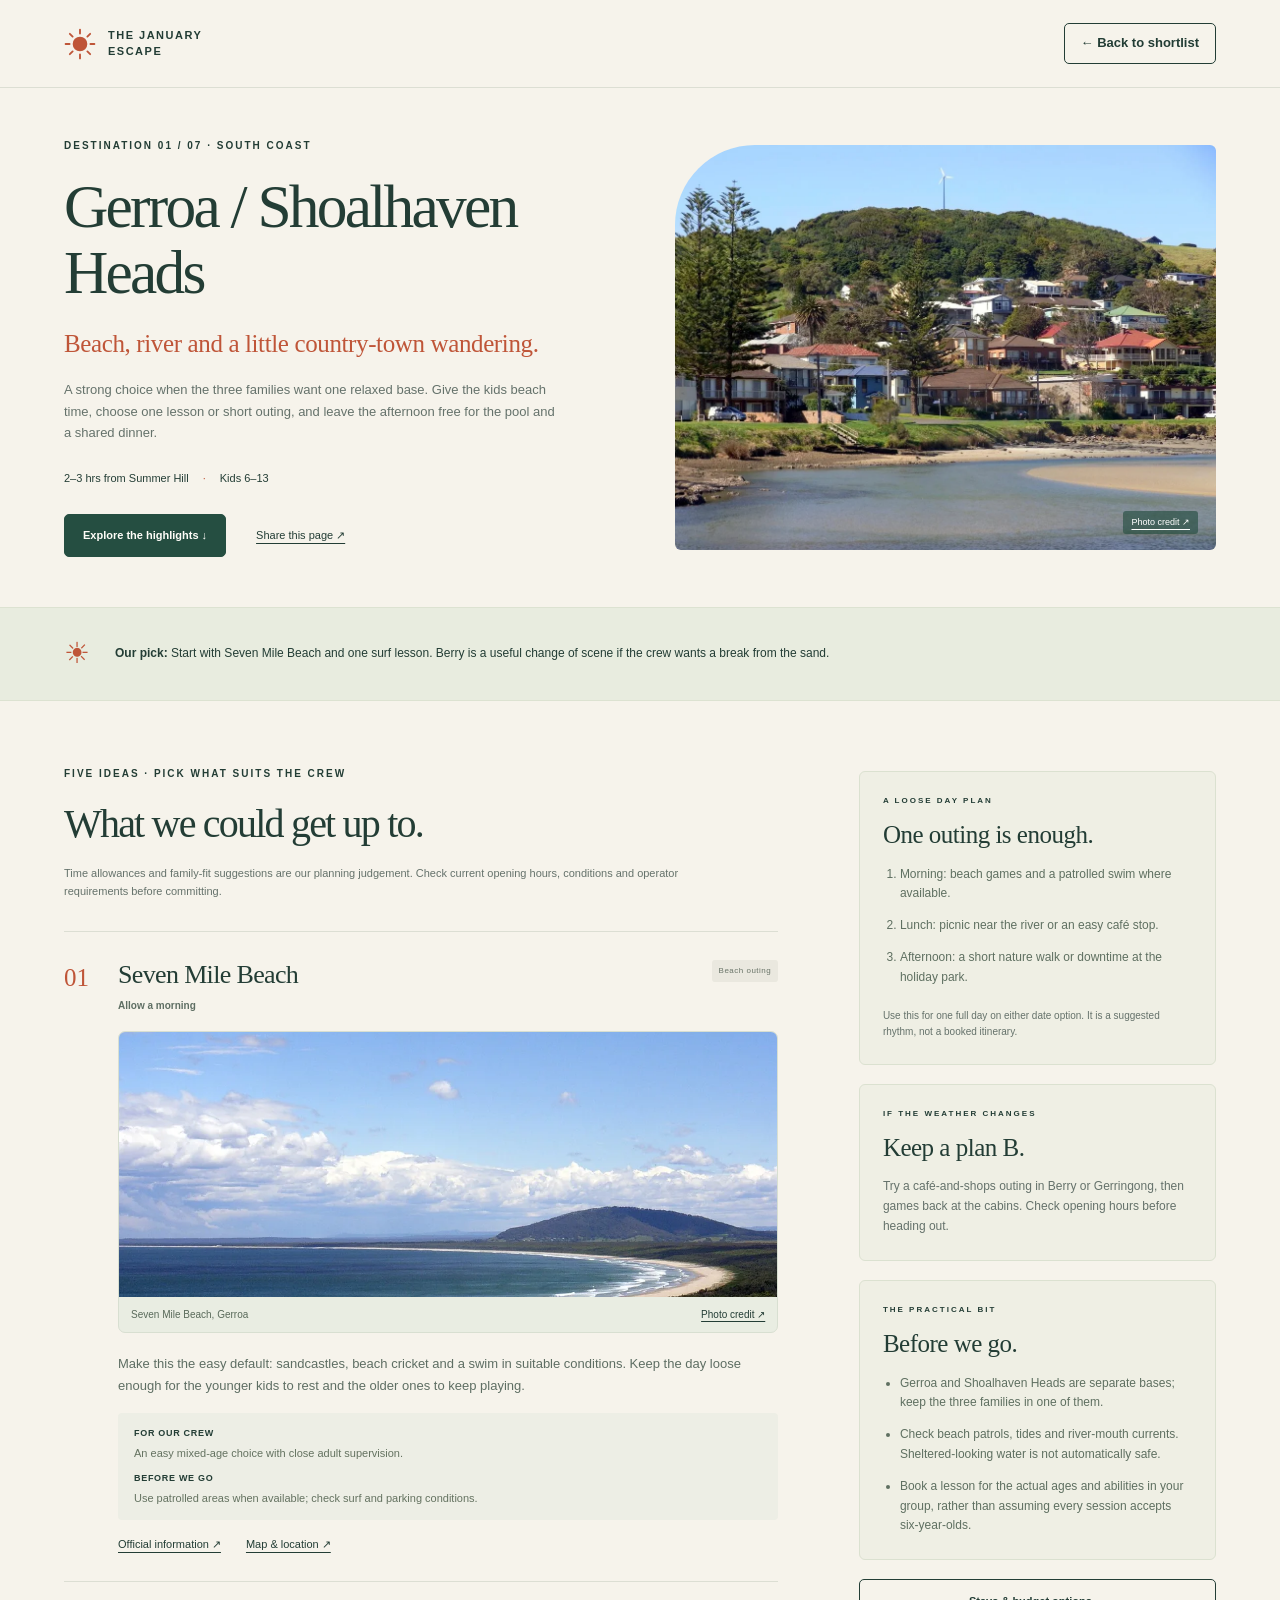
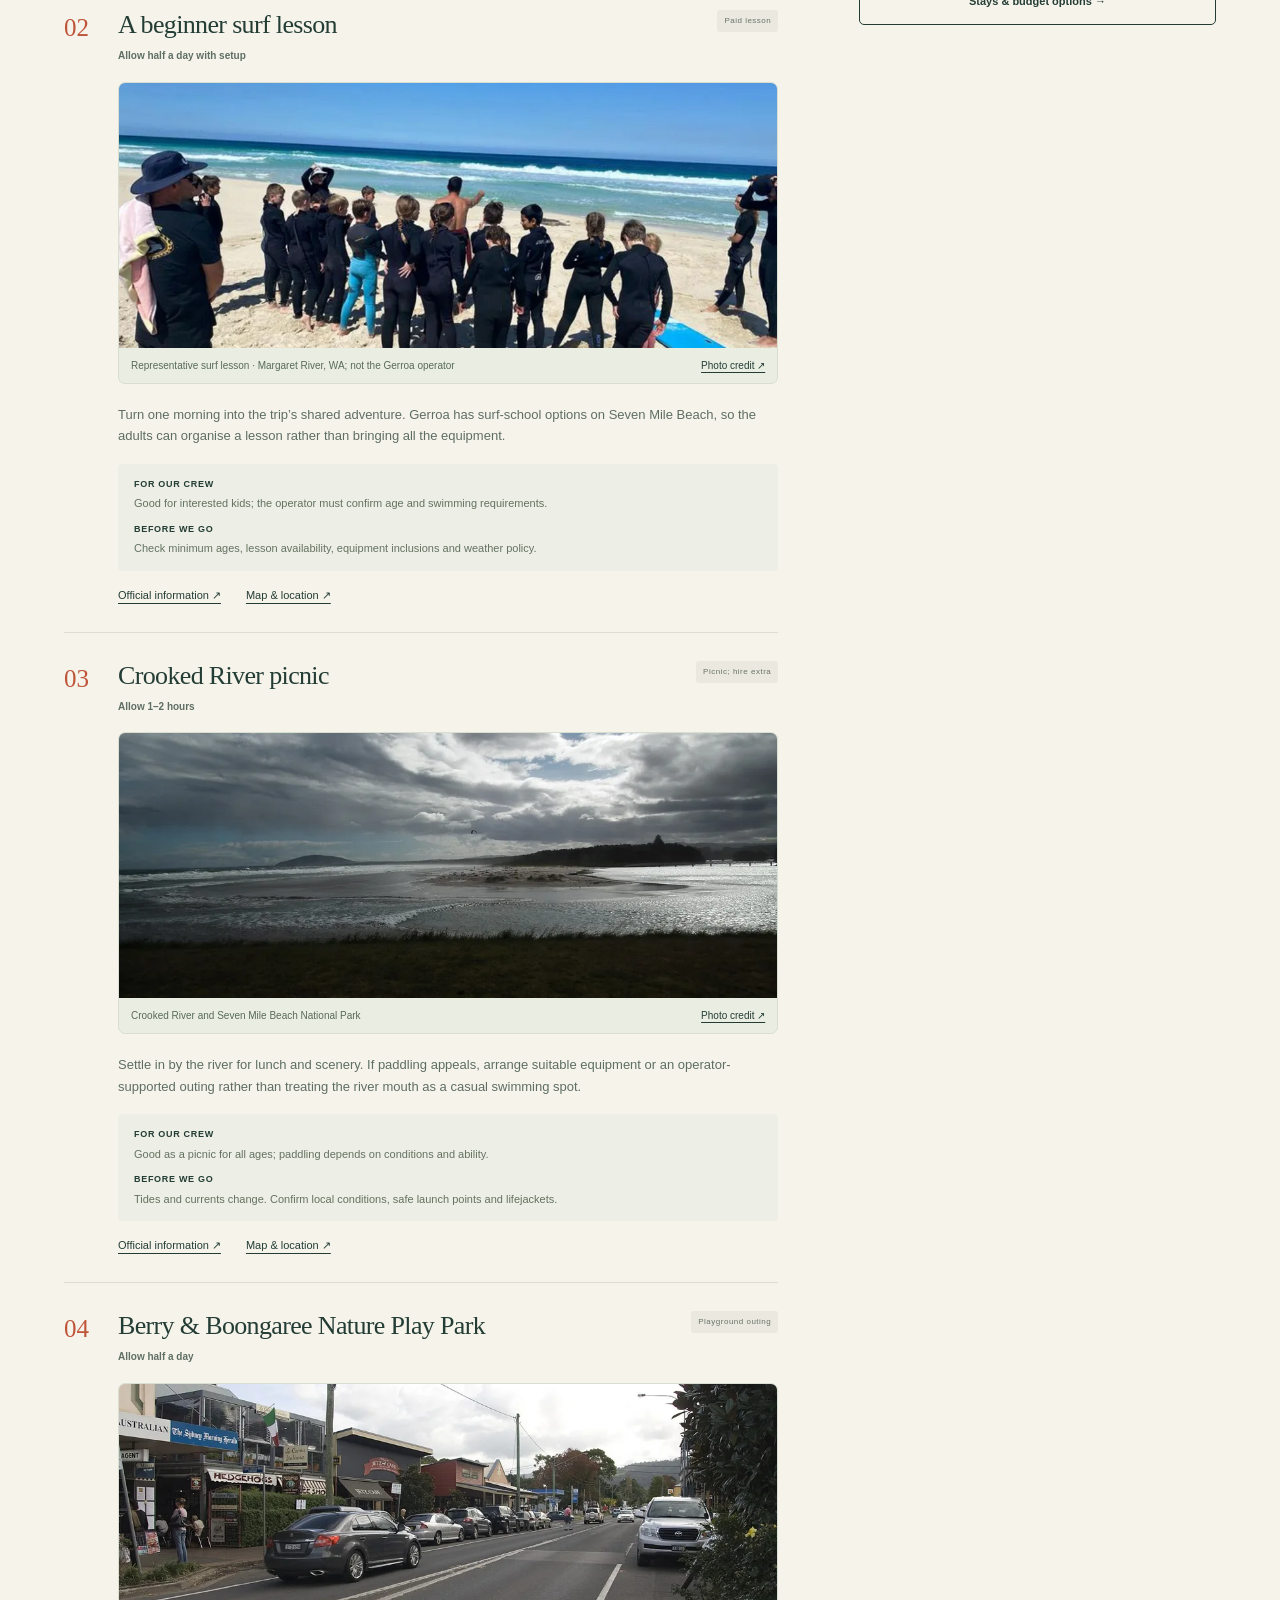
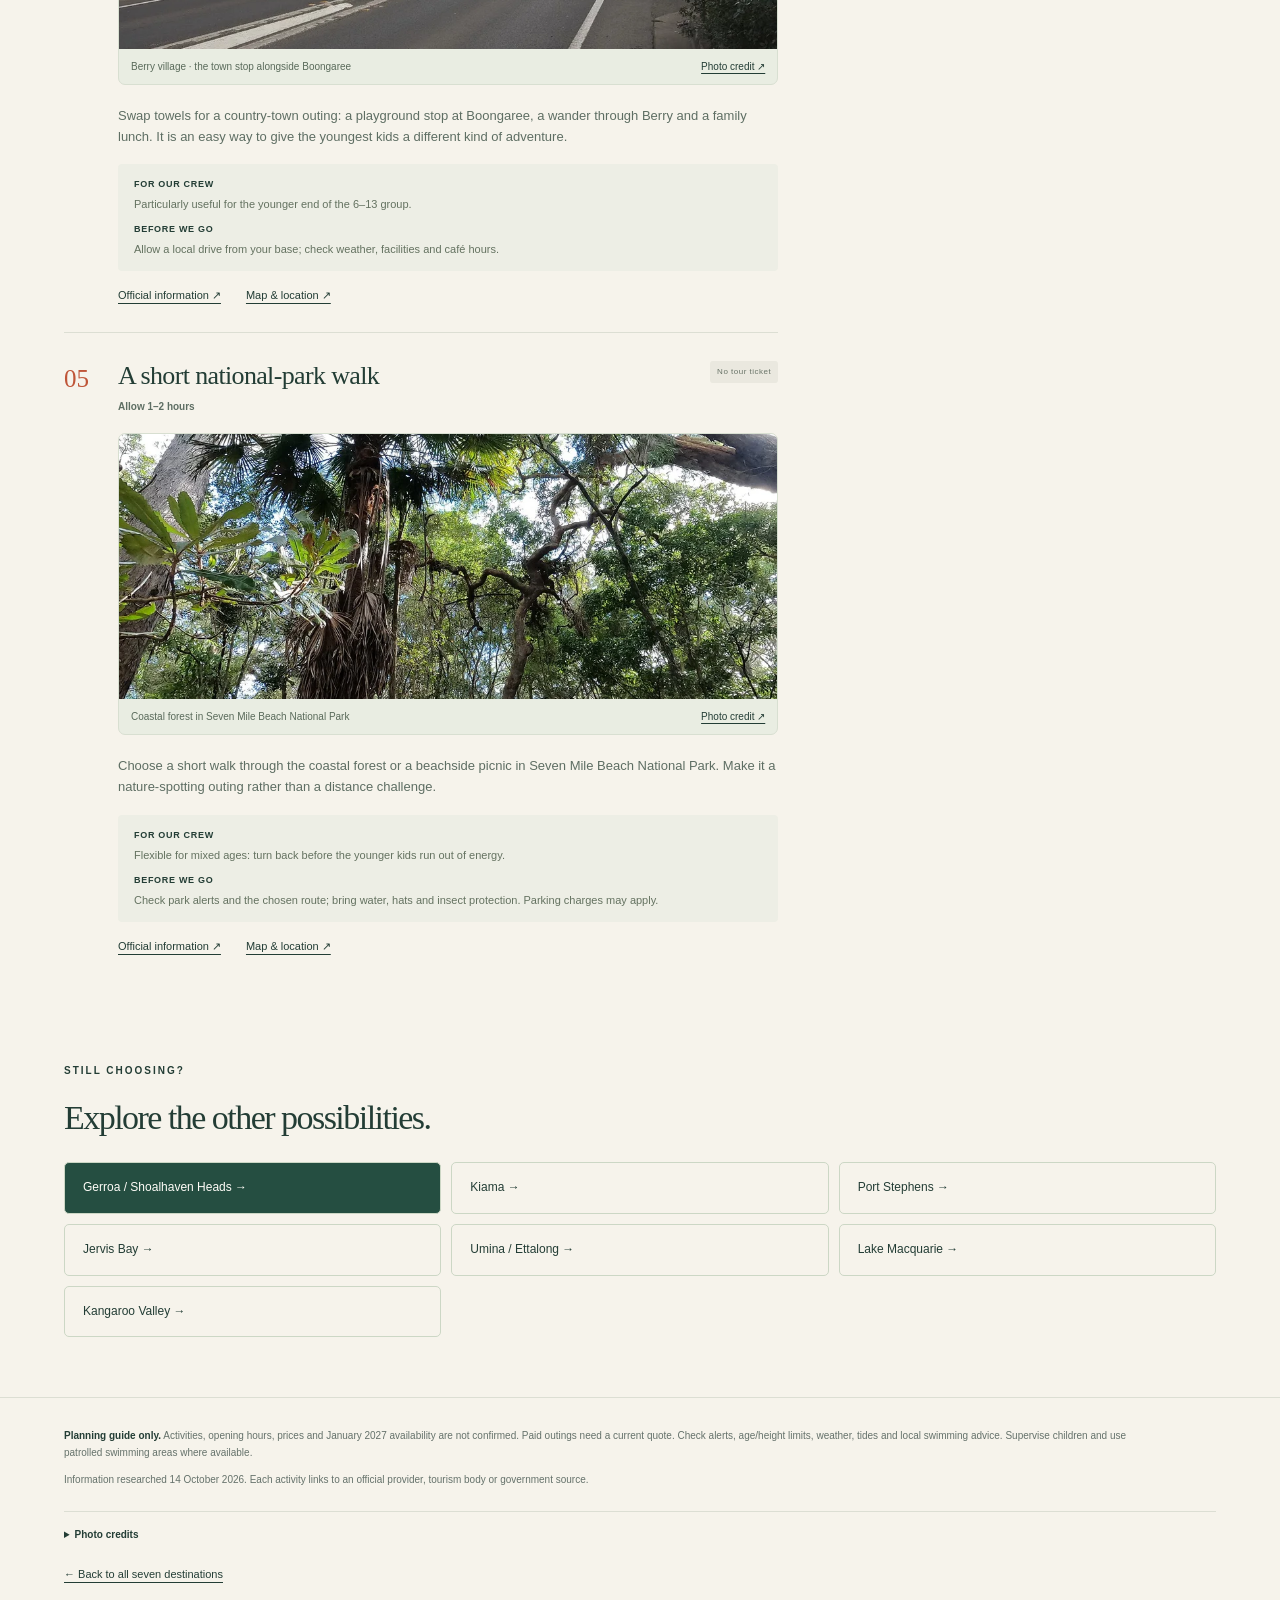
==== docs/activities/gerroa.html @ 8a306c9a "Publish NSW family getaway guide with activity photos" ====
<!doctype html><html lang="en-AU"><head><meta charset="utf-8"><meta name="viewport" content="width=device-width,initial-scale=1"><meta name="theme-color" content="#f6f3eb"><title>Gerroa / Shoalhaven Heads highlights · The January Escape</title><meta name="description" content="Beach, river and a little country-town wandering. Family activity ideas for three Summer Hill families with kids aged 6–13."><meta property="og:title" content="Gerroa / Shoalhaven Heads · Family getaway highlights"><meta property="og:description" content="Beach, river and a little country-town wandering."><meta property="og:type" content="website"><meta property="og:url" content="https://monohq.co/summer-getaway-2027/activities/gerroa.html"><meta property="og:image" content="https://monohq.co/summer-getaway-2027/assets/destination-0.webp"><link rel="icon" href="../assets/sun.svg" type="image/svg+xml"><link rel="stylesheet" href="../style.css"><link rel="stylesheet" href="../activity-pages.css"><script src="../activity-pages.js" defer></script></head><body class="activity-page"><a class="skip" href="#highlights">Skip to activity highlights</a><header class="header"><a class="brand" href="../index.html#destinations"><img src="../assets/sun.svg" width="32" height="32" alt=""><span>THE JANUARY<br>ESCAPE</span></a><a class="button small" href="../index.html#gerroa">← Back to shortlist</a></header><main><section class="activity-hero"><div><p class="eyebrow">DESTINATION 01 / 07 · SOUTH COAST</p><h1>Gerroa / Shoalhaven Heads</h1><p class="activity-lead">Beach, river and a little country-town wandering.</p><p class="activity-intro">A strong choice when the three families want one relaxed base. Give the kids beach time, choose one lesson or short outing, and leave the afternoon free for the pool and a shared dinner.</p><div class="hero-facts"><span>2–3 hrs from Summer Hill</span><span>Kids 6–13</span></div><div class="activity-actions"><a class="button primary" href="#highlights">Explore the highlights ↓</a><button class="text-button" id="activity-share">Share this page ↗</button></div></div><figure><img src="../assets/destination-0.webp" alt="Gerroa / Shoalhaven Heads destination scenery" width="1200" height="800" fetchpriority="high"><figcaption><a href="#activity-credits">Photo credit ↗</a></figcaption></figure></section><div class="activity-brief"><span aria-hidden="true">☀</span><p><strong>Our pick:</strong> Start with Seven Mile Beach and one surf lesson. Berry is a useful change of scene if the crew wants a break from the sand.</p></div><section id="highlights" class="activity-content"><div><p class="eyebrow">FIVE IDEAS · PICK WHAT SUITS THE CREW</p><h2>What we could get up to.</h2><p class="activity-section-note">Time allowances and family-fit suggestions are our planning judgement. Check current opening hours, conditions and operator requirements before committing.</p><div class="highlight-list"><article class="highlight" id="highlight-1"><span class="highlight-number">01</span><div><div class="highlight-heading"><h3>Seven Mile Beach</h3><span class="tag neutral">Beach outing</span></div><p class="highlight-time">Allow a morning</p><figure class="activity-photo"><img src="../assets/activity-photos/seven-mile.webp" alt="Seven Mile Beach and the Gerroa coastline" width="1000" height="750" loading="lazy" decoding="async"><figcaption><span>Seven Mile Beach, Gerroa</span><a href="#activity-credits" aria-label="Photo credit for activity 1">Photo credit ↗</a></figcaption></figure><p>Make this the easy default: sandcastles, beach cricket and a swim in suitable conditions. Keep the day loose enough for the younger kids to rest and the older ones to keep playing.</p><div class="activity-fit"><p><strong>For our crew</strong> An easy mixed-age choice with close adult supervision.</p><p><strong>Before we go</strong> Use patrolled areas when available; check surf and parking conditions.</p></div><div class="activity-links"><a href="https://www.nationalparks.nsw.gov.au/visit-a-park/parks/seven-mile-beach-national-park" target="_blank" rel="noopener">Official information ↗</a><a href="https://www.google.com/maps/search/?api=1&amp;query=Seven%20Mile%20Beach%20Gerroa%20NSW" target="_blank" rel="noopener">Map & location ↗</a></div></div></article><article class="highlight" id="highlight-2"><span class="highlight-number">02</span><div><div class="highlight-heading"><h3>A beginner surf lesson</h3><span class="tag neutral">Paid lesson</span></div><p class="highlight-time">Allow half a day with setup</p><figure class="activity-photo"><img src="../assets/activity-photos/surf-lesson.webp" alt="A group practising surfing skills on a beach" width="1000" height="748" loading="lazy" decoding="async"><figcaption><span>Representative surf lesson · Margaret River, WA; not the Gerroa operator</span><a href="#activity-credits" aria-label="Photo credit for activity 2">Photo credit ↗</a></figcaption></figure><p>Turn one morning into the trip’s shared adventure. Gerroa has surf-school options on Seven Mile Beach, so the adults can organise a lesson rather than bringing all the equipment.</p><div class="activity-fit"><p><strong>For our crew</strong> Good for interested kids; the operator must confirm age and swimming requirements.</p><p><strong>Before we go</strong> Check minimum ages, lesson availability, equipment inclusions and weather policy.</p></div><div class="activity-links"><a href="https://www.nsw.gov.au/visiting-and-exploring-nsw/locations-and-attractions/gerroa-surf-school" target="_blank" rel="noopener">Official information ↗</a><a href="https://www.google.com/maps/search/?api=1&amp;query=Gerroa%20Surf%20School%20NSW" target="_blank" rel="noopener">Map & location ↗</a></div></div></article><article class="highlight" id="highlight-3"><span class="highlight-number">03</span><div><div class="highlight-heading"><h3>Crooked River picnic</h3><span class="tag neutral">Picnic; hire extra</span></div><p class="highlight-time">Allow 1–2 hours</p><figure class="activity-photo"><img src="../assets/activity-photos/crooked-river.webp" alt="Crooked River beside the coastal landscape at Gerroa" width="1000" height="750" loading="lazy" decoding="async"><figcaption><span>Crooked River and Seven Mile Beach National Park</span><a href="#activity-credits" aria-label="Photo credit for activity 3">Photo credit ↗</a></figcaption></figure><p>Settle in by the river for lunch and scenery. If paddling appeals, arrange suitable equipment or an operator-supported outing rather than treating the river mouth as a casual swimming spot.</p><div class="activity-fit"><p><strong>For our crew</strong> Good as a picnic for all ages; paddling depends on conditions and ability.</p><p><strong>Before we go</strong> Tides and currents change. Confirm local conditions, safe launch points and lifejackets.</p></div><div class="activity-links"><a href="https://berry.org.au/news/12-ways-to-celebrate-summer-in-berry/" target="_blank" rel="noopener">Official information ↗</a><a href="https://www.google.com/maps/search/?api=1&amp;query=Crooked%20River%20Gerroa%20NSW" target="_blank" rel="noopener">Map & location ↗</a></div></div></article><article class="highlight" id="highlight-4"><span class="highlight-number">04</span><div><div class="highlight-heading"><h3>Berry &amp; Boongaree Nature Play Park</h3><span class="tag neutral">Playground outing</span></div><p class="highlight-time">Allow half a day</p><figure class="activity-photo"><img src="../assets/activity-photos/berry.webp" alt="Shops and trees along Queen Street in Berry" width="1000" height="666" loading="lazy" decoding="async"><figcaption><span>Berry village · the town stop alongside Boongaree</span><a href="#activity-credits" aria-label="Photo credit for activity 4">Photo credit ↗</a></figcaption></figure><p>Swap towels for a country-town outing: a playground stop at Boongaree, a wander through Berry and a family lunch. It is an easy way to give the youngest kids a different kind of adventure.</p><div class="activity-fit"><p><strong>For our crew</strong> Particularly useful for the younger end of the 6–13 group.</p><p><strong>Before we go</strong> Allow a local drive from your base; check weather, facilities and café hours.</p></div><div class="activity-links"><a href="https://berry.org.au/news/12-ways-to-celebrate-summer-in-berry/" target="_blank" rel="noopener">Official information ↗</a><a href="https://www.google.com/maps/search/?api=1&amp;query=Boongaree%20Nature%20Play%20Park%20Berry%20NSW" target="_blank" rel="noopener">Map & location ↗</a></div></div></article><article class="highlight" id="highlight-5"><span class="highlight-number">05</span><div><div class="highlight-heading"><h3>A short national-park walk</h3><span class="tag neutral">No tour ticket</span></div><p class="highlight-time">Allow 1–2 hours</p><figure class="activity-photo"><img src="../assets/activity-photos/coastal-forest.webp" alt="Palms and banksias in Seven Mile Beach National Park" width="1000" height="750" loading="lazy" decoding="async"><figcaption><span>Coastal forest in Seven Mile Beach National Park</span><a href="#activity-credits" aria-label="Photo credit for activity 5">Photo credit ↗</a></figcaption></figure><p>Choose a short walk through the coastal forest or a beachside picnic in Seven Mile Beach National Park. Make it a nature-spotting outing rather than a distance challenge.</p><div class="activity-fit"><p><strong>For our crew</strong> Flexible for mixed ages: turn back before the younger kids run out of energy.</p><p><strong>Before we go</strong> Check park alerts and the chosen route; bring water, hats and insect protection. Parking charges may apply.</p></div><div class="activity-links"><a href="https://www.nationalparks.nsw.gov.au/visit-a-park/parks/seven-mile-beach-national-park" target="_blank" rel="noopener">Official information ↗</a><a href="https://www.google.com/maps/search/?api=1&amp;query=Beach%20Road%20picnic%20area%20Seven%20Mile%20Beach%20NSW" target="_blank" rel="noopener">Map & location ↗</a></div></div></article></div></div><aside class="activity-aside"><section><p class="eyebrow">A LOOSE DAY PLAN</p><h3>One outing is enough.</h3><ol><li>Morning: beach games and a patrolled swim where available.</li><li>Lunch: picnic near the river or an easy café stop.</li><li>Afternoon: a short nature walk or downtime at the holiday park.</li></ol><p class="fine-print">Use this for one full day on either date option. It is a suggested rhythm, not a booked itinerary.</p></section><section><p class="eyebrow">IF THE WEATHER CHANGES</p><h3>Keep a plan B.</h3><p>Try a café-and-shops outing in Berry or Gerringong, then games back at the cabins. Check opening hours before heading out.</p></section><section><p class="eyebrow">THE PRACTICAL BIT</p><h3>Before we go.</h3><ul><li>Gerroa and Shoalhaven Heads are separate bases; keep the three families in one of them.</li><li>Check beach patrols, tides and river-mouth currents. Sheltered-looking water is not automatically safe.</li><li>Book a lesson for the actual ages and abilities in your group, rather than assuming every session accepts six-year-olds.</li></ul></section><a class="button" href="../index.html#gerroa">Stays & budget options →</a></aside></section><section class="activity-more"><p class="eyebrow">STILL CHOOSING?</p><h2>Explore the other possibilities.</h2><nav aria-label="Destination activity pages"><a href="gerroa.html" aria-current="page" class="current">Gerroa / Shoalhaven Heads →</a><a href="kiama.html">Kiama →</a><a href="port.html">Port Stephens →</a><a href="jervis.html">Jervis Bay →</a><a href="umina.html">Umina / Ettalong →</a><a href="lake.html">Lake Macquarie →</a><a href="valley.html">Kangaroo Valley →</a></nav></section></main><footer class="activity-footer"><p><strong>Planning guide only.</strong> Activities, opening hours, prices and January 2027 availability are not confirmed. Paid outings need a current quote. Check alerts, age/height limits, weather, tides and local swimming advice. Supervise children and use patrolled swimming areas where available.</p><p>Information researched 14 October 2026. Each activity links to an official provider, tourism body or government source.</p><details id="activity-credits"><summary>Photo credits</summary><p><a href="https://commons.wikimedia.org/wiki/File:Gerroa_with_rainforest_hill.jpg" target="_blank" rel="noopener">Gerroa / Shoalhaven Heads photograph</a> — Poyt448 Peter Woodard · <a href="https://creativecommons.org/licenses/by-sa/3.0" target="_blank" rel="noopener">CC BY-SA 3.0</a>. Cropped/resized.</p><div class="activity-photo-attributions"><p><strong>Activity photos.</strong> Actual locations where available; representative and archival images are labelled in their captions. Images resized and cropped for web display.</p><ul><li><strong>Seven Mile Beach:</strong> <a href="https://commons.wikimedia.org/wiki/File:Seven_Mile_Beach_NSW_Australia.jpg" target="_blank" rel="noopener">Seven Mile Beach NSW Australia.jpg</a> — Peter Jones · <a href="https://creativecommons.org/licenses/by-sa/4.0" target="_blank" rel="noopener">CC BY-SA 4.0</a>.</li><li><strong>A beginner surf lesson:</strong> <a href="https://commons.wikimedia.org/wiki/File:Group_surfing_lesson_with_the_Margaret_River_Surfing_Academy.jpg" target="_blank" rel="noopener">Group surfing lesson with the Margaret River Surfing Academy.jpg</a> — Mrsurfingacademy · <a href="https://creativecommons.org/licenses/by/4.0" target="_blank" rel="noopener">CC BY 4.0</a>.</li><li><strong>Crooked River picnic:</strong> <a href="https://commons.wikimedia.org/wiki/File:Seven_Mile_Beach_National_Park_(beyond_Crooked_River)_with_Mt_Coolangatta_in_distance_-_NSW.jpg" target="_blank" rel="noopener">Seven Mile Beach National Park (beyond Crooked River) with Mt Coolangatta in distance - NSW.jpg</a> — Dale Dumpleton · <a href="https://creativecommons.org/licenses/by-sa/4.0" target="_blank" rel="noopener">CC BY-SA 4.0</a>.</li><li><strong>Berry &amp; Boongaree Nature Play Park:</strong> <a href="https://commons.wikimedia.org/wiki/File:Queen_Street,_Berry,_New_South_Wales_in_2011_(16).jpg" target="_blank" rel="noopener">Queen Street, Berry, New South Wales in 2011 (16).jpg</a> — Maksym Kozlenko · <a href="https://creativecommons.org/licenses/by-sa/3.0" target="_blank" rel="noopener">CC BY-SA 3.0</a>.</li><li><strong>A short national-park walk:</strong> <a href="https://commons.wikimedia.org/wiki/File:Livistona_Australis,_Banksia,_Eucalypt,_Seven_Mile_Beach_National_Park,_Shoalhaven,_Australia.jpg" target="_blank" rel="noopener">Livistona Australis, Banksia, Eucalypt, Seven Mile Beach National Park, Shoalhaven, Australia.jpg</a> — Wade Marynowsky · <a href="https://creativecommons.org/licenses/by-sa/4.0" target="_blank" rel="noopener">CC BY-SA 4.0</a>.</li></ul></div></details><a href="../index.html#destinations">← Back to all seven destinations</a></footer><div id="activity-toast" role="status" aria-live="polite"></div></body></html>
---- docs/style.css ----
:root{--paper:#f6f3eb;--white:#fffdf8;--ink:#233d35;--muted:#65726b;--line:#dcded3;--accent:#bf5538;--green:#254e41;--sage:#e8ecdf}*{box-sizing:border-box}html{scroll-behavior:smooth;scroll-padding-top:95px}body{margin:0;background:var(--paper);color:var(--ink);font-family:Arial,Helvetica,sans-serif;font-size:15px;line-height:1.65}a{color:inherit;text-underline-offset:4px}button,input,select{font:inherit}button,a,input,select,summary{-webkit-tap-highlight-color:transparent}button{cursor:pointer}button:focus-visible,a:focus-visible,input:focus-visible,select:focus-visible,summary:focus-visible,.table-wrap:focus-visible{outline:3px solid var(--accent);outline-offset:4px}button{color:inherit}h1,h2,h3,p,figure{margin:0}h1,h2,.date-card>strong{font-family:Georgia,'Times New Roman',serif;font-weight:400;letter-spacing:-.045em}h1{font-size:clamp(48px,5.3vw,82px);line-height:1.04}h2{font-size:clamp(35px,3.6vw,53px);line-height:1.12}h3{font-size:18px;font-weight:600;line-height:1.3}em{font-weight:400;color:var(--accent)}.eyebrow{font-size:10px;font-weight:700;letter-spacing:2px;line-height:1.5;margin-bottom:21px}.dot{display:inline-block;background:var(--accent);width:7px;height:7px;border-radius:100%;margin-right:6px}.header{height:88px;max-width:1440px;padding:0 5%;margin:auto;display:flex;align-items:center;justify-content:space-between;border-bottom:1px solid var(--line)}.brand{display:flex;align-items:center;gap:12px;text-decoration:none}.brand span{font-size:11px;letter-spacing:1.5px;font-weight:700;line-height:1.4}.header nav{display:flex;align-items:center;gap:30px}.header nav>a{text-decoration:none;font-size:12px}.button{display:inline-flex;gap:27px;align-items:center;justify-content:center;background:transparent;border:1px solid var(--ink);padding:14px 23px;border-radius:5px;text-decoration:none;font-size:13px;font-weight:600;line-height:1.4}.button:hover{background:var(--sage)}.button.primary{background:var(--green);border-color:var(--green);color:var(--white)}.button.primary:hover{background:#173c30}.button.small{padding:10px 16px;gap:20px}.hero{display:grid;grid-template-columns:1.03fr 1fr;max-width:1440px;margin:auto;padding:38px 5% 43px;gap:35px;align-items:center}.hero-copy{padding:42px 0}.hero-intro{font-size:17px;line-height:1.7;margin:24px 0;color:#5c6c63}.hero-facts{display:flex;gap:0;flex-wrap:wrap;font-size:12px;margin:25px 0 27px}.hero-facts span+span:before{content:'·';padding:0 14px;color:var(--accent)}.hero-note{font-size:11px;margin-top:16px;color:var(--muted)}.hero-photo{height:535px;position:relative;overflow:hidden;border-radius:120px 7px 7px 7px}.hero-photo>img{width:100%;height:100%;object-fit:cover;object-position:55% 50%}.hero-photo:after{content:'';position:absolute;inset:50% 0 0;background:linear-gradient(transparent,#17372bb3);pointer-events:none}.hero-photo figcaption{position:absolute;z-index:1;bottom:25px;left:29px;right:29px;color:white}.hero-photo figcaption>span{font-size:9px;letter-spacing:2px;display:block}.hero-photo figcaption strong{font:28px Georgia;display:block;margin-top:4px}.hero-photo figcaption a{font-size:9px;position:absolute;bottom:2px;right:0}.photo-stamp{position:absolute;top:25px;right:24px;background:#f7f0ddbF;color:#23463a;border:1px solid #ffffffc7;border-radius:100%;width:107px;height:107px;text-align:center;display:flex;flex-direction:column;justify-content:center;font:18px/1.2 Georgia;transform:rotate(10deg)}.intro-bar{padding:25px 5%;background:var(--sage);display:flex;align-items:center;gap:25px;border-top:1px solid #dce0d3;border-bottom:1px solid #dce0d3}.intro-bar p{font-size:13px;max-width:820px}.intro-bar>a{margin-left:auto;white-space:nowrap;font-size:12px;font-weight:600;text-decoration:none}.bar-icon{font-size:30px;color:var(--accent)}.section{max-width:1440px;padding:78px 5%;margin:auto}.section-heading{display:flex;justify-content:space-between;gap:40px;align-items:flex-end;margin-bottom:35px}.section-heading>p{color:var(--muted);font-size:13px;max-width:355px}.date-options{display:grid;grid-template-columns:1fr 1fr;gap:22px}.date-card{text-align:left;border:1px solid var(--line);padding:29px 32px;border-radius:7px;background:transparent;display:flex;flex-direction:column}.date-card:hover{border-color:var(--green)}.date-card.selected{background:#edf0e5;border:1.5px solid var(--green)}.tag{background:#dce5cd;color:#35533b;display:inline-block;border-radius:3px;padding:6px 9px;font-size:9px;font-weight:700;letter-spacing:1px;line-height:1.5;align-self:flex-start}.tag.neutral{background:#eae8df;color:#697468}.date-card>strong{font-size:40px;line-height:1.1;margin:22px 0 9px}.date-days{font-size:12px;color:var(--muted)}.date-bottom{margin:22px 0 16px;padding-bottom:17px;border-bottom:1px solid var(--line);font-weight:600;display:flex;align-items:center;justify-content:space-between}.circle-check{width:23px;height:23px;border:1px solid #b8c4b3;border-radius:100%;font-size:12px;text-align:center;line-height:21px}.selected .circle-check{background:var(--green);color:white;border-color:var(--green)}.date-desc{font-size:12px;color:#59685f;max-width:440px}.fine-print{font-size:11px;color:var(--muted);line-height:1.65;margin-top:20px}.fine-print a{white-space:nowrap}.destinations{padding-top:45px}.filter-bar{display:flex;justify-content:space-between;gap:20px;align-items:center;margin-bottom:20px}.filter-chips{display:flex;gap:9px;flex-wrap:wrap}.chip{background:none;border:1px solid #cbd1c6;border-radius:30px;padding:9px 14px;font-size:11px;white-space:nowrap}.chip span{margin-left:4px;opacity:.7}.chip:hover{background:var(--sage)}.chip.active{background:var(--green);border-color:var(--green);color:white}.sort{font-size:11px;white-space:nowrap;color:var(--muted)}.sort select{margin-left:8px;background:transparent;border:none;color:var(--ink);font-size:11px;max-width:125px;padding:8px 0;cursor:pointer}.travel-note{font-size:11px;color:var(--muted);margin-bottom:29px;max-width:1000px}.cards{display:grid;grid-template-columns:repeat(3,1fr);gap:27px 22px}.destination{background:var(--white);border:1px solid #e2e1d7;border-radius:8px;overflow:hidden;position:relative;display:flex;flex-direction:column;scroll-margin-top:30px}.card-image{height:225px;position:relative;overflow:hidden;background:var(--sage)}.card-image>img{width:100%;height:100%;object-fit:cover;transition:transform .4s}.destination:hover .card-image>img{transform:scale(1.035)}.card-image>.tag{position:absolute;top:17px;left:17px;max-width:calc(100% - 80px);background:#fff9ec;box-shadow:0 2px 8px #0001}.card-image .credit{position:absolute;bottom:8px;right:10px;font-size:8px;color:white;text-shadow:0 1px 4px #000;background:#14332c99;padding:2px 5px;border-radius:3px}.heart{position:absolute;top:14px;right:14px;background:var(--white);border:0;border-radius:100%;width:37px;height:37px;display:grid;place-content:center}.heart svg{width:19px;height:19px;fill:none;stroke:var(--ink);stroke-width:1.5}.heart[aria-pressed=true] svg{fill:var(--accent);stroke:var(--accent)}.card-body{padding:25px 24px;display:flex;flex:1;flex-direction:column}.card-region{font-size:9px;letter-spacing:1.5px;color:var(--muted);font-weight:600;margin-bottom:8px}.card-body h3{font:28px/1.15 Georgia;letter-spacing:-.03em;min-height:64px}.card-drive{font-size:11px;color:#677469;margin:13px 0 15px;display:flex;gap:7px;align-items:center}.card-desc{font-size:13px;color:#5a6b60;line-height:1.65;min-height:86px}.activity-tags{display:flex;gap:6px;flex-wrap:wrap;margin:20px 0}.activity-tags span{font-size:9px;background:#f0f0e7;padding:5px 8px;border-radius:3px;white-space:nowrap}.fit{font-size:11px;border-top:1px solid var(--line);padding-top:17px;margin-top:auto;color:#657264}.fit strong{color:var(--ink)}.card-details{margin-top:20px}.card-details summary{font-size:12px;font-weight:600;cursor:pointer;display:flex;justify-content:space-between;list-style:none}.card-details summary::-webkit-details-marker{display:none}.card-details summary:after{content:'+';font-size:18px;line-height:1}.card-details[open] summary:after{content:'−'}.detail-inner{font-size:12px;margin-top:20px;color:#5b6b61}.detail-inner h4{font-size:10px;letter-spacing:1px;text-transform:uppercase;color:var(--ink);margin:19px 0 6px}.detail-inner ul{padding-left:16px;margin:9px 0 15px}.detail-inner li{padding-bottom:7px}.stay-link{display:block;padding:10px 0;text-decoration:none;border-bottom:1px solid var(--line)}.stay-link strong{display:block;font-size:12px;color:var(--ink)}.stay-link span{font-size:10px}.map-links{display:flex;gap:20px;margin-top:20px;font-size:11px;color:var(--ink)}.empty{text-align:center;background:var(--sage);padding:50px;border-radius:7px}.empty p{margin:12px 0 20px}.shared-note{background:var(--sage);border-radius:5px;padding:12px 18px;margin-bottom:20px;font-size:12px}.compare{padding-top:35px}.table-wrap{overflow:auto;border:1px solid var(--line);border-radius:6px}table{border-collapse:collapse;text-align:left;width:100%;min-width:820px;font-size:12px}th{background:var(--sage);padding:17px 21px;font-size:9px;text-transform:uppercase;letter-spacing:1px;font-weight:600}td{padding:17px 21px;border-top:1px solid var(--line);color:#667365}td:first-child{font-weight:600;color:var(--ink);min-width:200px}td a{text-decoration:none}tbody tr:nth-child(even){background:#fdfbf5}tbody tr:hover{background:#eaf0e3}.budget{border-top:1px solid var(--line);border-bottom:1px solid var(--line);display:grid;grid-template-columns:1fr 1fr;gap:9%;padding-top:70px;padding-bottom:70px}.budget-copy>p:not(.eyebrow){max-width:470px;color:#5b6b60;font-size:13px;margin-top:23px}.budget-warning{border-left:2px solid var(--accent);padding-left:17px;margin-top:30px;max-width:460px;font-size:11px}.budget-warning strong{color:var(--accent);font-size:12px}.budget-warning p{margin-top:8px;color:var(--muted)}.calculator{background:var(--white);padding:34px;border-radius:8px;border:1px solid var(--line)}.calculator h3{font:30px/1.2 Georgia;margin:21px 0 27px;letter-spacing:-.03em}.calculator label{display:flex;justify-content:space-between;font-size:12px;align-items:center}.calculator output{font-size:25px;color:var(--accent);font-weight:600}.calculator input[type=range]{width:100%;margin:22px 0 0;accent-color:var(--green);cursor:pointer;min-height:24px}.range-ends{display:flex;justify-content:space-between;font-size:10px;color:var(--muted)}.calc-toggle{display:flex;background:#eeeee5;border-radius:4px;padding:4px;margin:24px 0;gap:4px}.calc-toggle button{flex:1;font-size:11px;background:none;border:0;padding:10px 5px;border-radius:3px}.calc-toggle button.selected{background:var(--white);box-shadow:0 1px 4px #0001}.calc-results{display:grid;grid-template-columns:1fr 1fr;gap:20px}.calc-results>div+div{border-left:1px solid var(--line);padding-left:20px}.calc-results span{display:block;color:var(--muted);font-size:10px}.calc-results strong{font:36px/1.4 Georgia;letter-spacing:-.04em}.calculator>#calc-explain{font-size:11px;color:#6b796c;margin-top:15px}.rhythm{display:grid;grid-template-columns:1fr 1fr;gap:9%}.rhythm>div>p:last-child{font-size:13px;color:var(--muted);margin-top:22px}.itinerary{list-style:none;padding:0;margin:0}.itinerary li{display:flex;gap:24px;padding:19px 0;border-bottom:1px solid var(--line)}.itinerary li:first-child{padding-top:0}.itinerary li>span{font-size:9px;letter-spacing:1px;color:var(--accent);min-width:35px;padding-top:3px}.itinerary h3{font-size:16px}.itinerary p{font-size:12px;color:var(--muted);margin-top:5px;max-width:385px}.share-section{background:#254d40;color:var(--white);text-align:center;padding:70px 5%}.share-section .eyebrow{color:#d2dfba}.share-section h2{font-size:clamp(42px,4.8vw,67px)}.share-section h2 em{color:#e7b28d}.share-section>p:not(.eyebrow){font-size:13px;color:#cfddce;margin:22px 0}.pick-summary{font-size:12px;min-height:40px;max-width:600px;margin:20px auto;color:#e1e9dc}.pick-summary .pick{display:inline-block;border:1px solid #94ae9780;padding:5px 10px;border-radius:30px;margin:4px}.share-actions{display:flex;justify-content:center;gap:13px;align-items:center;flex-wrap:wrap}.share-section .button.primary{background:#f5f0df;color:#264a3d;border-color:#f5f0df}.share-section .button.primary:hover{background:#dfdfc9}.whatsapp{color:#e0e9d8;border-color:#93ac96}.share-section .button:hover{color:#254d40}.text-button{background:none;border:0;font-size:11px;color:inherit;text-decoration:underline;text-underline-offset:4px;cursor:pointer;padding:10px}.share-section>.share-footnote{font-size:10px!important;max-width:550px;margin:21px auto 0!important;color:#b8cdb9!important}.next-step{display:flex;justify-content:center;gap:20px;border-top:1px solid #c5d4ba33;max-width:900px;margin:35px auto 0;padding-top:25px;font-size:11px;color:#cbdbcb}.next-step strong{color:#fff3df;white-space:nowrap}footer{max-width:1440px;margin:auto;padding:45px 5% 25px}.footer-top{display:flex;align-items:center;justify-content:space-between;gap:25px;margin-bottom:37px}.footer-top p{font-size:11px;color:var(--muted)}.footer-top>a:last-child{font-size:11px;text-decoration:none}.disclaimer{font-size:10px;color:var(--muted);max-width:1080px}.disclaimer strong{color:var(--ink);font-size:11px}.disclaimer p{margin-top:9px}.sources{border-top:1px solid var(--line);margin-top:27px;padding:16px 0;font-size:11px}.sources summary{cursor:pointer;font-weight:600}.sources h3{font-size:13px;margin:18px 0 10px}.sources p{margin:12px 0}.sources #source-links{display:flex;flex-wrap:wrap;gap:8px 22px}.photo-credit{margin:9px 0;max-width:900px}.footer-bottom{display:flex;justify-content:space-between;border-top:1px solid var(--line);padding-top:22px;font-size:8px;letter-spacing:1px;color:var(--muted)}#toast{position:fixed;bottom:25px;left:50%;transform:translateX(-50%) translateY(100px);max-width:90vw;background:#243d32;color:white;border:1px solid #fff8;padding:12px 22px;border-radius:5px;font-size:12px;opacity:0;z-index:100;transition:.2s;pointer-events:none}#toast.show{opacity:1;transform:translateX(-50%) translateY(0)}.sr-only{position:absolute;width:1px;height:1px;padding:0;margin:-1px;overflow:hidden;clip:rect(0,0,0,0);white-space:nowrap;border:0}.skip{position:fixed;top:-60px;left:15px;z-index:1000;background:var(--white);padding:10px}.skip:focus{top:10px}[hidden]{display:none!important}
@media(min-width:1500px){.intro-bar{padding-left:max(5%,calc((100vw - 1296px)/2));padding-right:max(5%,calc((100vw - 1296px)/2))}}@media(max-width:1100px){.cards{grid-template-columns:repeat(2,1fr)}.hero-photo{height:480px}.hero{gap:22px}.hero-intro{font-size:15px}.hero-note{max-width:280px}.filter-bar{align-items:flex-start;flex-direction:column;gap:12px}.section-heading>p{max-width:270px}.budget{gap:5%}.calculator{padding:27px}.calc-results strong{font-size:32px}.card-desc{min-height:66px}.header nav{gap:22px}}@media(max-width:700px){html{scroll-padding-top:25px}.header{height:73px;padding:0 6%}.brand{gap:8px}.brand span{font-size:9px}.header nav>a{display:none}.header nav .button{font-size:10px;padding:10px 13px;gap:10px}.header .brand img{width:28px}.hero{padding:25px 6% 28px;grid-template-columns:1fr;gap:25px}.hero-copy{padding:19px 0 0}.hero .eyebrow{font-size:8px;letter-spacing:1.5px;margin-bottom:21px}h1{font-size:clamp(46px,10vw,65px)}.hero-intro{font-size:14px;margin:21px 0}.hero-facts{font-size:11px;margin:18px 0 24px}.hero .button{padding:13px 19px}.hero-note{max-width:none;font-size:10px}.hero-photo{height:350px;border-radius:75px 5px 5px 5px}.photo-stamp{width:87px;height:87px;top:19px;right:17px;font-size:15px}.hero-photo figcaption{left:22px;right:20px;bottom:23px}.hero-photo figcaption strong{font-size:24px}.hero-photo figcaption>span{font-size:8px}.intro-bar{padding:20px 6%;gap:15px;align-items:flex-start;flex-wrap:wrap}.intro-bar p{flex:1;font-size:11px;min-width:220px}.bar-icon{font-size:25px;line-height:1.3}.intro-bar>a{margin-left:40px;font-size:11px}.section{padding:51px 6%}.section-heading{display:block;margin-bottom:28px}.eyebrow{font-size:8px;letter-spacing:1.5px;margin-bottom:17px}h2{font-size:35px}.section-heading>p{max-width:none;font-size:12px;margin-top:18px}.date-options{gap:14px;grid-template-columns:1fr}.date-card{padding:22px 24px}.date-card>strong{font-size:37px;margin-top:17px}.date-bottom{margin-top:18px}.date-desc{font-size:11px}.dates .fine-print{font-size:10px}.destinations{padding-top:16px}.filter-chips{gap:7px}.chip{font-size:10px;padding:8px 12px}.travel-note{font-size:10px}.cards{grid-template-columns:1fr;gap:22px}.card-image{height:230px}.card-body{padding:24px}.card-body h3{min-height:0;font-size:29px}.card-desc{min-height:0}.card-drive{margin:12px 0}.activity-tags{margin:17px 0}.fit{padding-top:15px}.card-details{margin-top:17px}.card-details summary{min-height:27px;align-items:center}.compare{padding-top:22px}.compare .section-heading{margin-bottom:23px}.compare:after{content:'Swipe the table to see more →';display:block;font-size:10px;color:var(--muted);margin-top:12px}.budget,.rhythm{grid-template-columns:1fr;gap:31px}.budget-copy>p:not(.eyebrow){font-size:12px;margin-top:20px}.budget-warning{font-size:10px}.calculator{padding:25px}.calculator h3{font-size:28px}.calc-results strong{font-size:33px}.calc-results>div+div{padding-left:16px}.itinerary li{gap:20px}.share-section{padding:52px 6%}.share-section h2{font-size:45px}.share-section>p:not(.eyebrow){font-size:12px}.share-actions{gap:10px}.share-actions .button{font-size:11px;padding:13px 16px}.next-step{display:block;text-align:left;margin-top:28px}.next-step strong{display:block;margin-bottom:7px}footer{padding:33px 6% 20px}.footer-top{flex-wrap:wrap;gap:23px;margin-bottom:30px}.footer-top p{font-size:10px}.footer-top>a:last-child{width:100%}.footer-bottom{gap:15px;font-size:7px}.footer-bottom>span{letter-spacing:0}}@media(prefers-reduced-motion:reduce){html{scroll-behavior:auto}*,*:before,*:after{transition:none!important}}@media print{.header nav,.share-actions,.filter-bar,.heart,#toast,.calculator input,.calc-toggle{display:none}.hero-photo{height:300px}.cards{grid-template-columns:repeat(2,1fr)}.destination,.date-card{break-inside:avoid}.section{padding:30px 0}.card-image{height:140px}.share-section{background:white;color:var(--ink)}body{font-size:12px}}

#manual-share{max-width:620px;margin:25px auto;text-align:left}#manual-share label{display:block;font-size:11px;margin-bottom:8px}#manual-share textarea{width:100%;background:#fffdf8;color:#233d35;padding:15px;border-radius:5px;border:1px solid #d1ddc6;font:12px/1.7 Arial;resize:vertical}#manual-share p{font-size:10px;color:#cbd9c6;margin-top:7px}

.cost-intro{display:flex;gap:30px;justify-content:space-between;align-items:center;background:#eceee2;border:1px solid #d9decd;padding:22px 25px;border-radius:6px;margin:0 0 20px}.cost-intro strong{font:23px Georgia}.cost-intro p{font-size:11px;line-height:1.7;color:#5b6c5e;max-width:830px;margin-top:9px}.cost-date-buttons{display:flex;flex-direction:column;gap:9px;min-width:165px}.accommodation-costs{margin-top:19px;padding-top:17px;border-top:1px solid var(--line)}.cost-eyebrow{font-size:8px;font-weight:700;letter-spacing:1px;color:var(--accent);margin-bottom:13px}.night-price{display:flex;justify-content:space-between;gap:14px;padding:8px 0;font-size:11px}.night-price>span{max-width:52%}.night-price small{font-size:9px;display:block;line-height:1.5;color:var(--muted);margin-top:4px;font-weight:400}.night-price>strong{font-size:16px;text-align:right;white-space:nowrap}.trip-costs{background:#f0f1e7;margin:13px 0 15px;padding:13px 14px;border-radius:4px}.cost-dates{font-size:9px;font-weight:600;margin-bottom:8px}.trip-costs>div{display:flex;justify-content:space-between;gap:8px;font-size:10px;margin:5px 0}.trip-costs>div>strong{font-size:12px;white-space:nowrap}.cost-group{font-size:9px;color:var(--muted);margin-top:10px;line-height:1.6}.airbnb-link{display:block;font-size:11px;font-weight:600;text-decoration:none;color:var(--ink);line-height:1.5}.airbnb-link small{display:block;font-size:9px;color:var(--muted);font-weight:400;margin-top:4px}.airbnb-link:hover{text-decoration:underline}.cost-caveat{font-size:9px;color:var(--muted);line-height:1.6;margin-top:10px}.comparison-cost{display:block;font-size:11px;white-space:nowrap}.compare table{min-width:1020px}.compare th span{font-size:8px;letter-spacing:0;font-weight:400;text-transform:none}.compare td{padding:17px 16px}.compare td:nth-child(3),.compare td:nth-child(4){white-space:nowrap;font-weight:600;color:var(--ink)}.basis-link{display:inline-block;font-size:11px;margin-top:9px}.calculator-note{font-size:11px;color:var(--muted);margin:-12px 0 25px}.budget-basis{padding-top:55px;padding-bottom:30px}.basis-grid{display:grid;grid-template-columns:repeat(3,1fr);gap:30px}.basis-grid h3{font:23px/1.2 Georgia}.basis-grid p{font-size:11px;color:var(--muted);margin-top:15px;line-height:1.8}.basis-grid>div{border-top:2px solid #bdcbae;padding-top:20px}.basis-grid a{color:var(--ink)}@media(max-width:1100px){.cost-intro{align-items:flex-start}.cost-intro>div:first-child{flex:1}}@media(max-width:700px){.cost-intro{flex-direction:column;padding:21px 20px;gap:17px}.cost-intro p{font-size:10px}.cost-date-buttons{flex-direction:row;min-width:0;flex-wrap:wrap}.cost-date-buttons .chip{font-size:10px}.cost-intro strong{font-size:22px}.basis-grid{grid-template-columns:1fr;gap:24px}.basis-grid h3{font-size:23px}.budget-basis{padding-top:40px}.night-price>strong{font-size:16px}.accommodation-costs{margin-top:19px}}

/* Keep costs available without competing with destination activities. */
.budget-details{border-top:1px solid var(--line);padding-top:16px;margin-top:16px}.budget-details>.accommodation-costs{border-top:0;padding-top:0;margin-top:18px}.budget-detail-notes{border-top:1px solid var(--line);padding-top:2px}.budget-details:not([open]) .accommodation-costs{display:none}.cost-intro-fold{border:1px solid #d9decd;border-radius:5px;background:#eeefe6;margin-bottom:20px}.cost-intro-fold>summary{padding:13px 18px;font-size:12px;font-weight:600;cursor:pointer;list-style:none;display:flex;align-items:center;gap:16px}.cost-intro-fold>summary::-webkit-details-marker{display:none}.cost-intro-fold>summary>span{font-size:10px;font-weight:400;color:var(--muted);margin-left:auto}.cost-intro-fold>summary:after{content:'+';font-size:19px;font-weight:400}.cost-intro-fold[open]>summary:after{content:'−'}.cost-intro-fold .cost-intro{border:0;border-top:1px solid #d9decd;margin:0;border-radius:0 0 5px 5px}.section-fold>summary{list-style:none;cursor:pointer;display:flex;justify-content:space-between;gap:24px;align-items:center;padding:5px 0}.section-fold>summary::-webkit-details-marker{display:none}.section-fold>summary small{display:block;font-size:8px;font-weight:600;letter-spacing:1.5px;margin-bottom:9px;color:var(--muted)}.section-fold>summary strong{display:block;font:28px/1.2 Georgia;letter-spacing:-.025em}.fold-icon{flex-shrink:0;width:30px;height:30px;border:1px solid #c6d1c1;border-radius:50%;display:grid;place-items:center;font-size:20px}.fold-icon:after{content:'+'}.section-fold[open] .fold-icon:after{content:'−'}.fold-content{padding-top:28px}.fold-caption{font-size:11px;color:var(--muted);margin:0 0 19px}.budget{display:block}.budget-layout{display:grid;grid-template-columns:1fr 1fr;gap:9%}.compare,.budget,.budget-basis{padding-top:25px;padding-bottom:25px}.compare:after{display:none}.section-fold[open] .table-wrap:after{display:none}.budget-basis{border-bottom:1px solid var(--line)}@media(max-width:1100px){.budget-layout{gap:5%}}@media(max-width:700px){.budget-layout{grid-template-columns:1fr;gap:31px}.cost-intro-fold>summary{font-size:11px;gap:10px;padding:13px 15px}.cost-intro-fold>summary>span{display:none}.cost-intro-fold>summary:after{margin-left:auto}.section-fold>summary strong{font-size:25px}.compare,.budget,.budget-basis{padding-top:22px;padding-bottom:22px}.fold-content{padding-top:23px}.compare .table-wrap:after{content:'Swipe the table to see more →';display:block;padding:12px;font-size:10px;color:var(--muted)}}
---- docs/activity-pages.css ----
.activity-page-link{display:flex;justify-content:space-between;align-items:center;gap:15px;margin-top:19px;padding:12px 14px;background:#e7eddf;border:1px solid #d3dec9;border-radius:4px;font-size:11px;font-weight:600;text-decoration:none}.activity-page-link:hover{background:#dce7d1}.activity-page-link span{font-size:18px;line-height:1}.activity-page .header{max-width:1440px}.activity-hero{max-width:1440px;margin:auto;display:grid;grid-template-columns:1fr 1fr;align-items:center;gap:6%;padding:50px 5%}.activity-hero h1{font-size:clamp(43px,4.8vw,68px);line-height:1.07;max-width:620px}.activity-lead{font:25px/1.35 Georgia;letter-spacing:-.015em;margin:22px 0 18px;max-width:500px;color:var(--accent)}.activity-intro{font-size:13px;color:var(--muted);max-width:500px}.activity-hero .hero-facts{font-size:11px}.activity-hero figure{position:relative;height:405px;border-radius:80px 6px 6px 6px;overflow:hidden;background:var(--sage)}.activity-hero figure img{width:100%;height:100%;object-fit:cover}.activity-hero figcaption{position:absolute;bottom:16px;right:18px;padding:4px 8px;background:#254d40a3;border-radius:3px;color:white;font-size:9px}.activity-actions{display:flex;gap:20px;align-items:center;flex-wrap:wrap}.activity-actions .button{font-size:11px;padding:13px 18px}.activity-brief{background:var(--sage);border-top:1px solid #dce2d1;border-bottom:1px solid #dce2d1;display:flex;gap:25px;align-items:center;padding:22px 5%}.activity-brief>span{color:var(--accent);font-size:29px}.activity-brief>p{font-size:12px;max-width:1000px}.activity-content{max-width:1440px;padding:65px 5%;margin:auto;display:grid;grid-template-columns:minmax(0,2fr) minmax(0,1fr);gap:7%}.activity-content h2{font-size:40px}.activity-section-note{font-size:11px;color:var(--muted);max-width:650px;margin-top:17px}.highlight-list{margin-top:31px}.highlight{display:grid;grid-template-columns:35px minmax(0,1fr);gap:19px;border-top:1px solid var(--line);padding:28px 0;scroll-margin-top:30px}.highlight-number{font:25px/1.2 Georgia;color:var(--accent);padding-top:3px}.highlight-heading{display:flex;justify-content:space-between;align-items:center;gap:18px;flex-wrap:wrap}.highlight h3{font:26px/1.15 Georgia;letter-spacing:-.025em}.highlight-heading .tag{font-size:8px;letter-spacing:.5px;font-weight:400;padding:5px 7px}.highlight-time{font-size:10px!important;font-weight:600;color:#73806f;margin:8px 0 13px!important}.highlight>div>p{font-size:13px;color:#5e6e63;margin:13px 0 0}.activity-fit{background:#edeee5;padding:13px 16px;margin-top:17px;border-radius:4px}.activity-fit p{font-size:11px;color:#647260;line-height:1.65}.activity-fit p+p{margin-top:9px}.activity-fit strong{display:block;font-size:9px;letter-spacing:.7px;text-transform:uppercase;color:var(--ink);margin-bottom:3px}.activity-links{display:flex;gap:25px;flex-wrap:wrap;margin-top:15px;font-size:11px}.activity-aside{padding-top:5px}.activity-aside section{padding:23px;margin-bottom:19px;background:#efefe4;border:1px solid #dbe1d0;border-radius:6px}.activity-aside .eyebrow{font-size:8px;margin-bottom:14px}.activity-aside h3{font:25px/1.15 Georgia;letter-spacing:-.02em;margin-bottom:15px}.activity-aside p:not(.eyebrow){font-size:12px;color:var(--muted)}.activity-aside ol,.activity-aside ul{padding-left:17px;margin:0;font-size:12px;color:#5f7061}.activity-aside li{padding-bottom:12px}.activity-aside li:last-child{padding-bottom:0}.activity-aside .fine-print{font-size:10px!important}.activity-aside .button{width:100%;font-size:11px}.activity-more{max-width:1440px;margin:auto;padding:15px 5% 60px}.activity-more h2{font-size:34px}.activity-more nav{display:grid;grid-template-columns:repeat(3,1fr);gap:10px;margin-top:25px}.activity-more nav a{display:block;padding:15px 18px;border:1px solid #ccd7c5;border-radius:5px;font-size:12px;text-decoration:none}.activity-more nav a:hover{background:var(--sage)}.activity-more nav a.current{background:var(--green);color:var(--white)}.activity-footer{border-top:1px solid var(--line);padding-top:30px;padding-bottom:30px;font-size:10px;color:var(--muted)}.activity-footer>p{max-width:1100px;margin-bottom:11px}.activity-footer>p>strong{color:var(--ink)}.activity-footer>details{margin:22px 0;border-top:1px solid var(--line);padding-top:15px}.activity-footer>details summary{cursor:pointer;font-weight:600;color:var(--ink)}.activity-footer>details p{margin-top:12px}.activity-footer>a{color:var(--ink);font-size:11px}#activity-toast{position:fixed;bottom:22px;left:50%;transform:translateX(-50%);max-width:90vw;background:var(--green);color:white;border-radius:5px;padding:12px 20px;font-size:12px;display:none;z-index:100}#activity-toast.show{display:block}@media(max-width:1100px){.activity-content{gap:4%;grid-template-columns:minmax(0,1.7fr) minmax(0,1fr)}.activity-hero{gap:4%}.activity-hero figure{height:370px}.activity-aside section{padding:20px}.highlight{gap:13px}.highlight-heading{gap:12px}}@media(max-width:700px){.activity-page .header{padding:0 6%}.activity-page .header>.button{font-size:9px;padding:9px 12px}.activity-hero{grid-template-columns:1fr;padding:32px 6% 28px;gap:27px}.activity-hero h1{font-size:43px;line-height:1.08}.activity-lead{font-size:24px;margin:20px 0 15px}.activity-intro{font-size:12px}.activity-hero .hero-facts{font-size:10px;margin:19px 0 23px}.activity-hero figure{height:280px;border-radius:65px 5px 5px 5px}.activity-actions{gap:10px}.activity-actions .button{font-size:10px;padding:12px 15px}.activity-actions .text-button{font-size:10px}.activity-brief{padding:20px 6%;gap:15px;align-items:flex-start}.activity-brief p{font-size:11px}.activity-brief>span{font-size:25px;line-height:1.35}.activity-content{display:block;padding:43px 6%}.activity-content h2{font-size:34px}.highlight{grid-template-columns:25px minmax(0,1fr);gap:12px;padding:24px 0}.highlight-number{font-size:22px}.highlight h3{font-size:25px}.highlight>div>p{font-size:12px}.highlight-heading{display:block}.highlight-heading .tag{margin-top:9px}.highlight-time{font-size:9px!important}.activity-fit{padding:13px}.activity-fit p{font-size:10px}.activity-links{font-size:10px;gap:19px}.activity-aside{margin-top:20px}.activity-aside section{padding:22px}.activity-aside h3{font-size:25px}.activity-more{padding:0 6% 43px}.activity-more h2{font-size:31px}.activity-more nav{grid-template-columns:1fr;gap:8px}.activity-more nav a{font-size:11px;padding:13px 15px}.activity-footer{padding-left:6%;padding-right:6%}}@media print{.activity-hero{padding:20px 0}.activity-hero figure{height:250px}.activity-actions,#activity-toast{display:none}.activity-content{padding:20px 0}.highlight{break-inside:avoid}.activity-more{display:none}}

/* Each outing has a compact visual, with location context and accessible credits. */
.activity-photo{margin:17px 0 20px;background:#e9ede2;border:1px solid #d8dfd1;border-radius:7px;overflow:hidden}.activity-photo img{display:block;width:100%;height:265px;object-fit:cover}.activity-photo.panorama img{height:auto}.activity-photo figcaption{display:flex;justify-content:space-between;align-items:flex-start;gap:15px;padding:10px 12px;font-size:10px;line-height:1.5;color:#596a5a}.activity-photo figcaption a{flex-shrink:0;color:var(--ink);text-underline-offset:3px}.activity-photo-attributions ul{padding-left:18px;max-width:1050px;overflow-wrap:anywhere}.activity-photo-attributions li{margin-top:11px;line-height:1.7}@media(max-width:700px){.activity-photo{margin:16px 0 18px}.activity-photo img{height:195px}.activity-photo figcaption{display:block;font-size:10px;padding:9px 11px}.activity-photo figcaption a{display:inline-block;margin-top:6px}.activity-photo.panorama img{height:auto}}
@media(max-width:700px){.activity-photo figcaption span{display:block}}
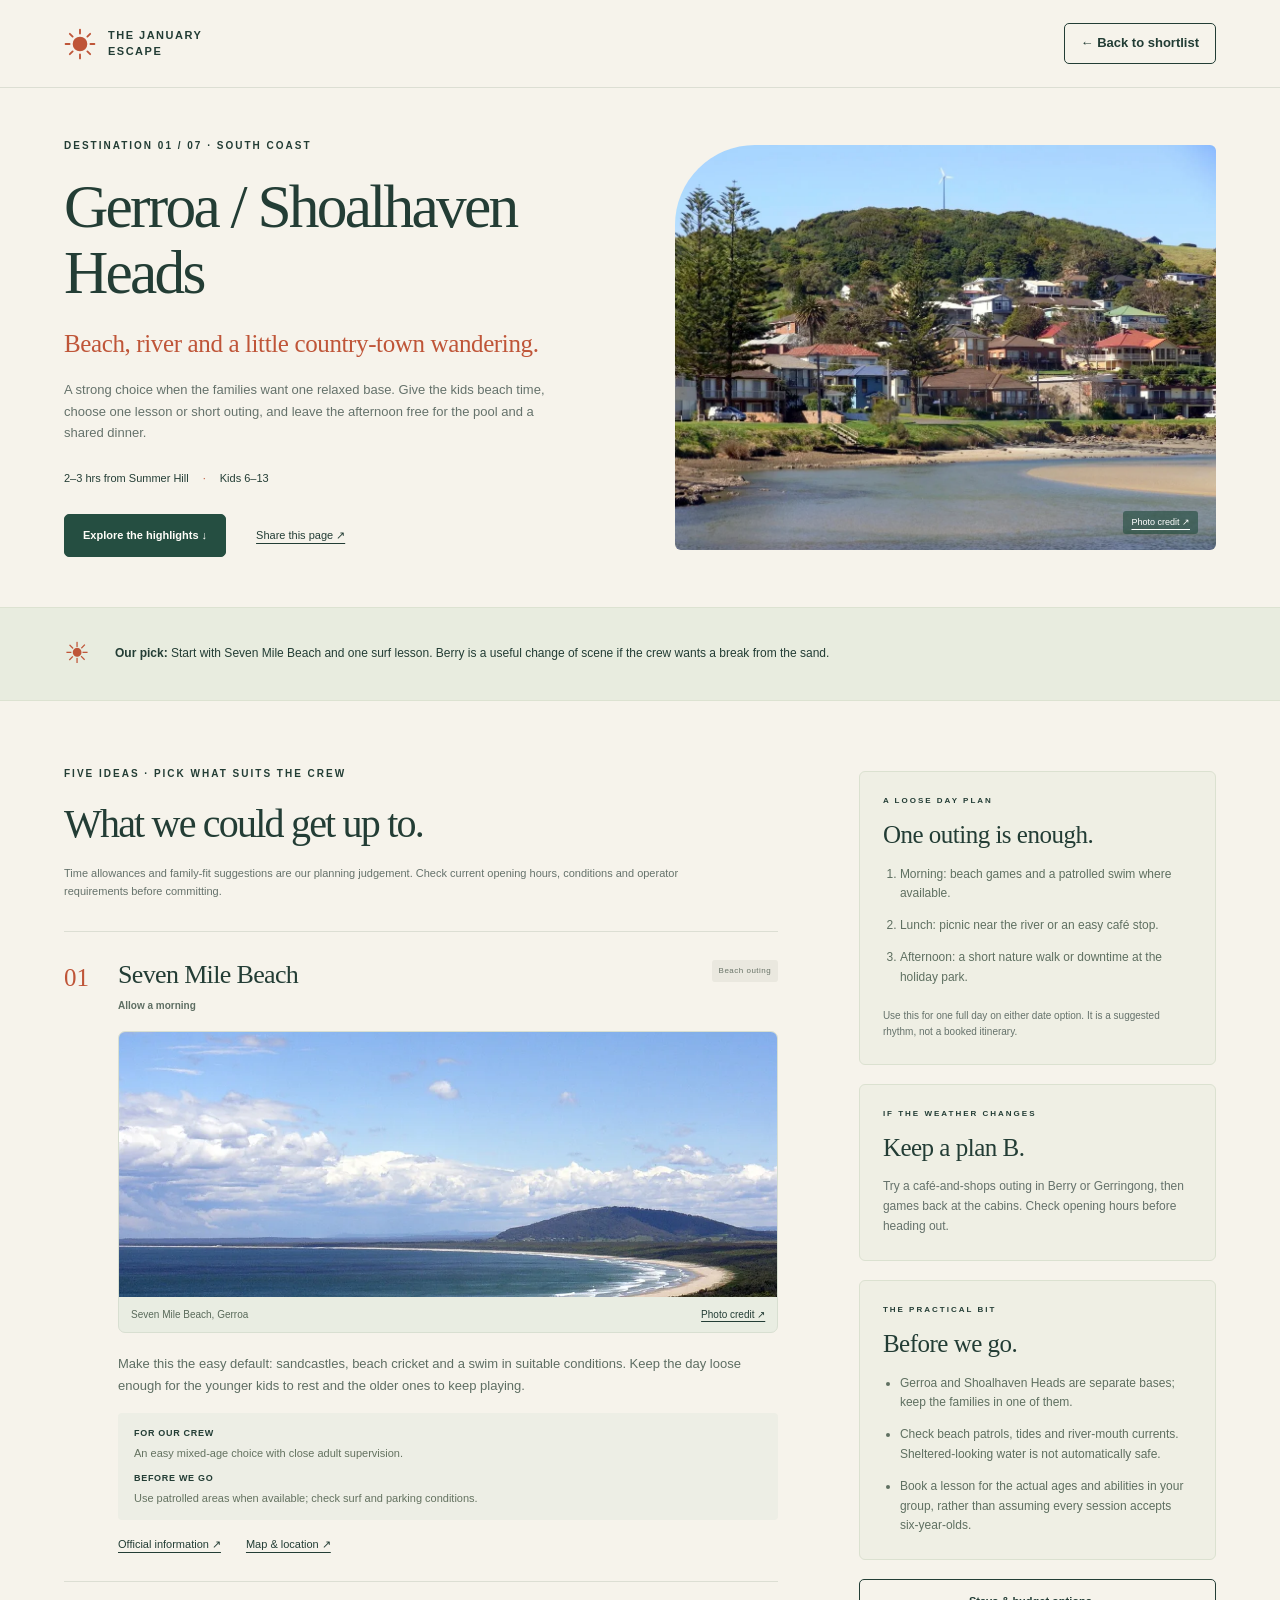
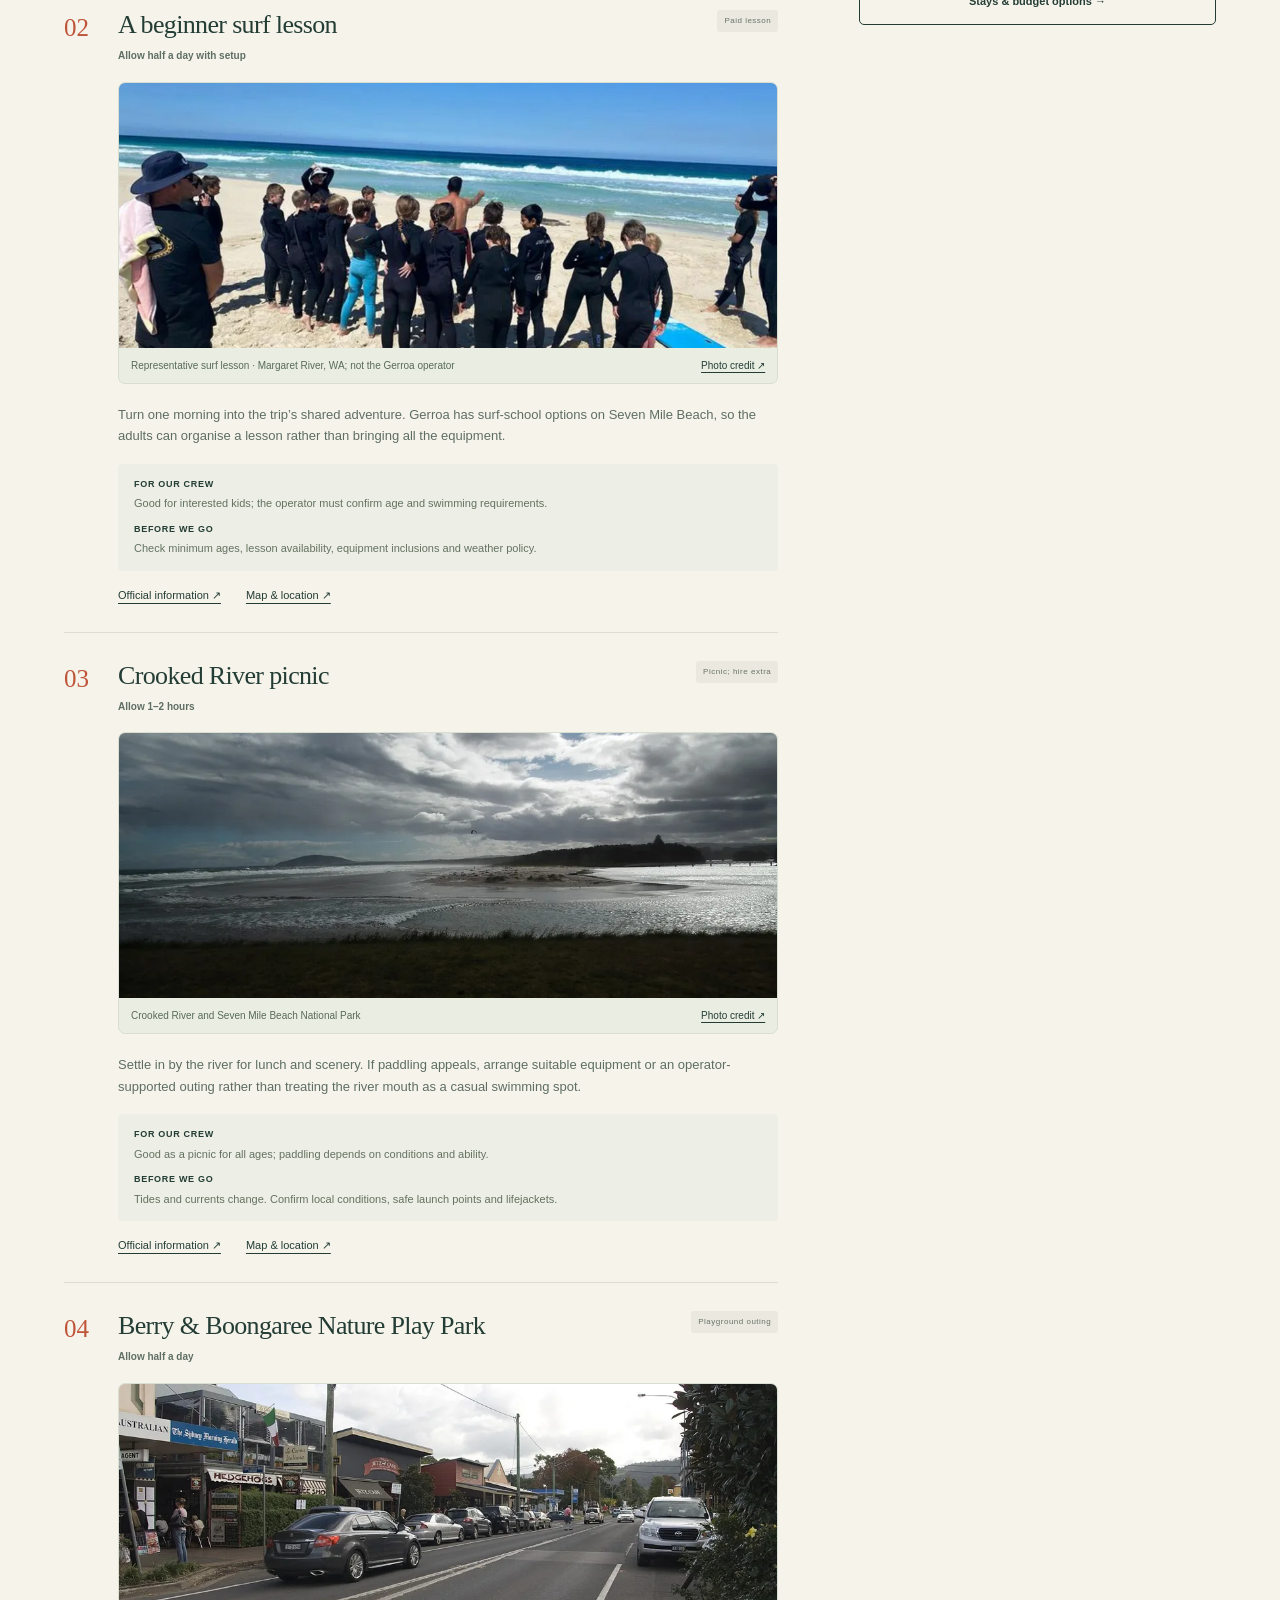
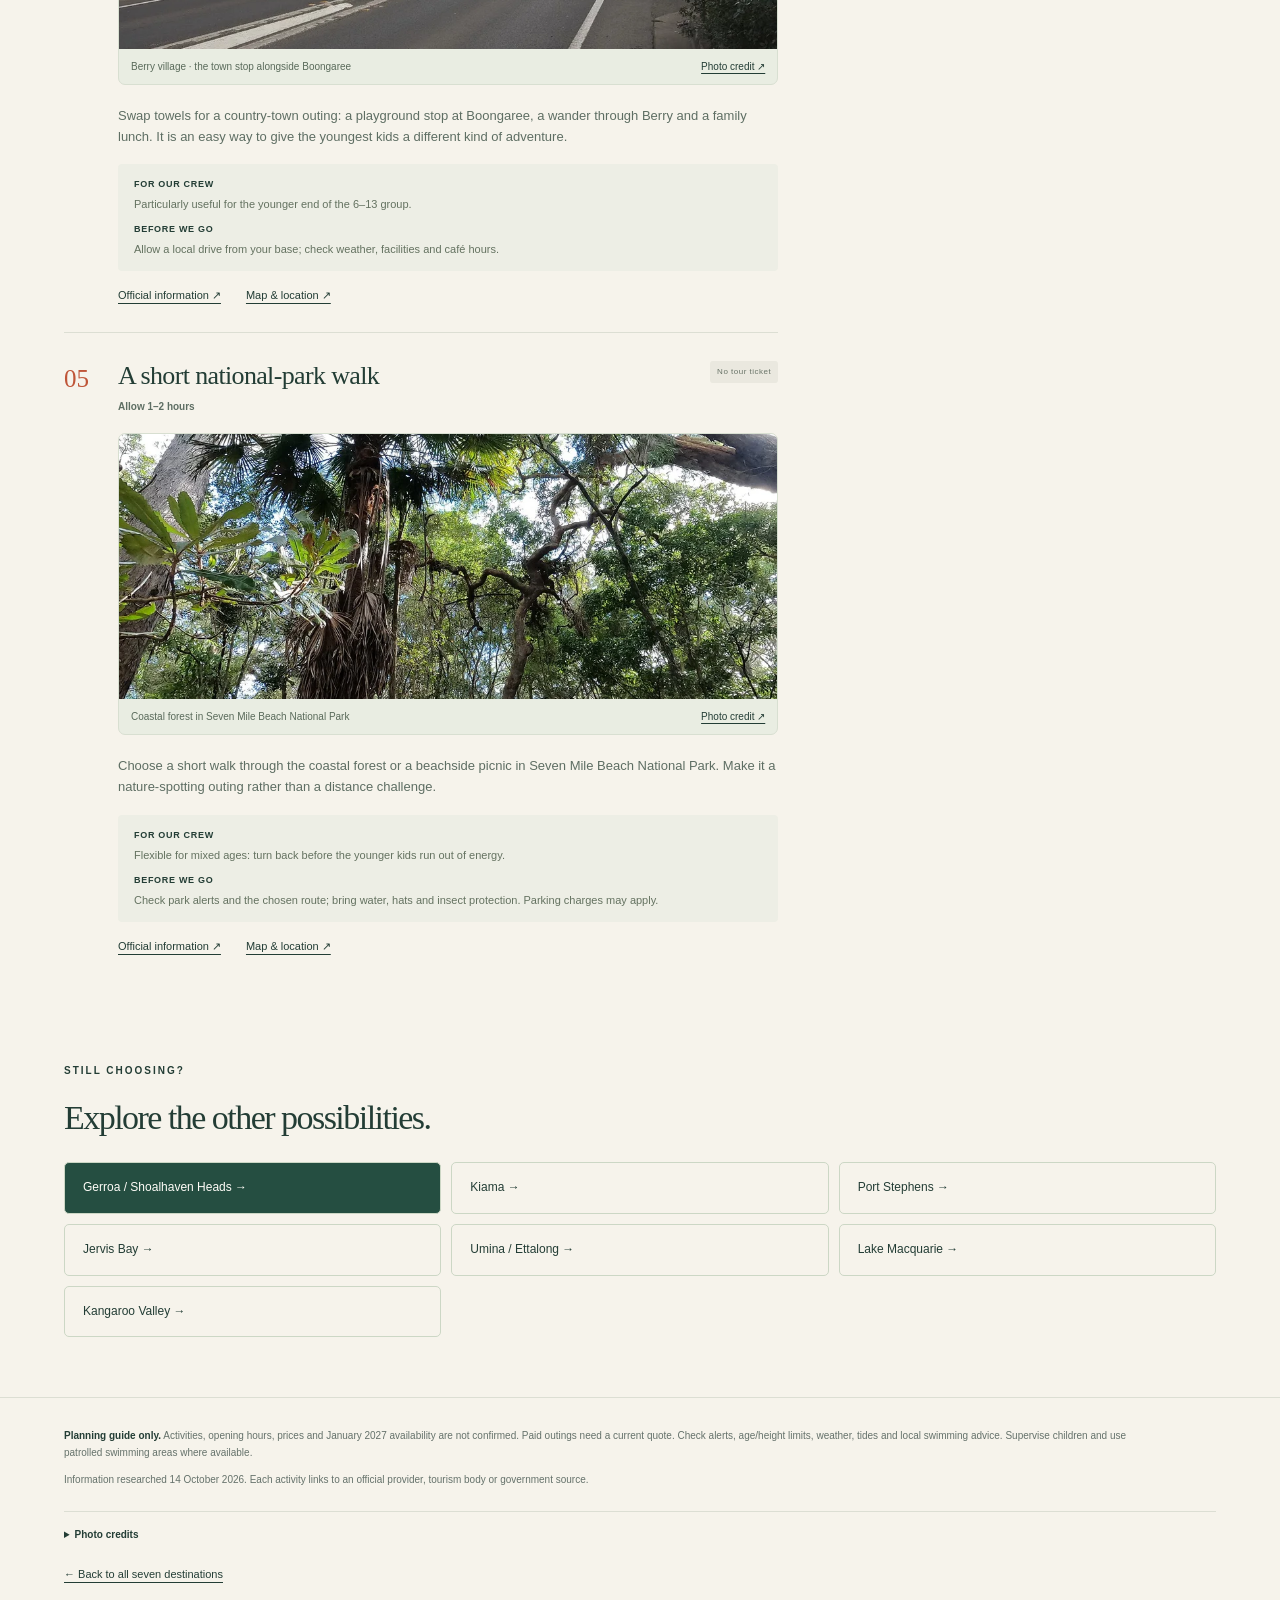
==== commit 723f64be: "Use families without a fixed group size or assumed house split" ====
--- a/docs/activities/gerroa.html
+++ b/docs/activities/gerroa.html
@@ -1 +1 @@
-<!doctype html><html lang="en-AU"><head><meta charset="utf-8"><meta name="viewport" content="width=device-width,initial-scale=1"><meta name="theme-color" content="#f6f3eb"><title>Gerroa / Shoalhaven Heads highlights · The January Escape</title><meta name="description" content="Beach, river and a little country-town wandering. Family activity ideas for three Summer Hill families with kids aged 6–13."><meta property="og:title" content="Gerroa / Shoalhaven Heads · Family getaway highlights"><meta property="og:description" content="Beach, river and a little country-town wandering."><meta property="og:type" content="website"><meta property="og:url" content="https://monohq.co/summer-getaway-2027/activities/gerroa.html"><meta property="og:image" content="https://monohq.co/summer-getaway-2027/assets/destination-0.webp"><link rel="icon" href="../assets/sun.svg" type="image/svg+xml"><link rel="stylesheet" href="../style.css"><link rel="stylesheet" href="../activity-pages.css"><script src="../activity-pages.js" defer></script></head><body class="activity-page"><a class="skip" href="#highlights">Skip to activity highlights</a><header class="header"><a class="brand" href="../index.html#destinations"><img src="../assets/sun.svg" width="32" height="32" alt=""><span>THE JANUARY<br>ESCAPE</span></a><a class="button small" href="../index.html#gerroa">← Back to shortlist</a></header><main><section class="activity-hero"><div><p class="eyebrow">DESTINATION 01 / 07 · SOUTH COAST</p><h1>Gerroa / Shoalhaven Heads</h1><p class="activity-lead">Beach, river and a little country-town wandering.</p><p class="activity-intro">A strong choice when the three families want one relaxed base. Give the kids beach time, choose one lesson or short outing, and leave the afternoon free for the pool and a shared dinner.</p><div class="hero-facts"><span>2–3 hrs from Summer Hill</span><span>Kids 6–13</span></div><div class="activity-actions"><a class="button primary" href="#highlights">Explore the highlights ↓</a><button class="text-button" id="activity-share">Share this page ↗</button></div></div><figure><img src="../assets/destination-0.webp" alt="Gerroa / Shoalhaven Heads destination scenery" width="1200" height="800" fetchpriority="high"><figcaption><a href="#activity-credits">Photo credit ↗</a></figcaption></figure></section><div class="activity-brief"><span aria-hidden="true">☀</span><p><strong>Our pick:</strong> Start with Seven Mile Beach and one surf lesson. Berry is a useful change of scene if the crew wants a break from the sand.</p></div><section id="highlights" class="activity-content"><div><p class="eyebrow">FIVE IDEAS · PICK WHAT SUITS THE CREW</p><h2>What we could get up to.</h2><p class="activity-section-note">Time allowances and family-fit suggestions are our planning judgement. Check current opening hours, conditions and operator requirements before committing.</p><div class="highlight-list"><article class="highlight" id="highlight-1"><span class="highlight-number">01</span><div><div class="highlight-heading"><h3>Seven Mile Beach</h3><span class="tag neutral">Beach outing</span></div><p class="highlight-time">Allow a morning</p><figure class="activity-photo"><img src="../assets/activity-photos/seven-mile.webp" alt="Seven Mile Beach and the Gerroa coastline" width="1000" height="750" loading="lazy" decoding="async"><figcaption><span>Seven Mile Beach, Gerroa</span><a href="#activity-credits" aria-label="Photo credit for activity 1">Photo credit ↗</a></figcaption></figure><p>Make this the easy default: sandcastles, beach cricket and a swim in suitable conditions. Keep the day loose enough for the younger kids to rest and the older ones to keep playing.</p><div class="activity-fit"><p><strong>For our crew</strong> An easy mixed-age choice with close adult supervision.</p><p><strong>Before we go</strong> Use patrolled areas when available; check surf and parking conditions.</p></div><div class="activity-links"><a href="https://www.nationalparks.nsw.gov.au/visit-a-park/parks/seven-mile-beach-national-park" target="_blank" rel="noopener">Official information ↗</a><a href="https://www.google.com/maps/search/?api=1&amp;query=Seven%20Mile%20Beach%20Gerroa%20NSW" target="_blank" rel="noopener">Map & location ↗</a></div></div></article><article class="highlight" id="highlight-2"><span class="highlight-number">02</span><div><div class="highlight-heading"><h3>A beginner surf lesson</h3><span class="tag neutral">Paid lesson</span></div><p class="highlight-time">Allow half a day with setup</p><figure class="activity-photo"><img src="../assets/activity-photos/surf-lesson.webp" alt="A group practising surfing skills on a beach" width="1000" height="748" loading="lazy" decoding="async"><figcaption><span>Representative surf lesson · Margaret River, WA; not the Gerroa operator</span><a href="#activity-credits" aria-label="Photo credit for activity 2">Photo credit ↗</a></figcaption></figure><p>Turn one morning into the trip’s shared adventure. Gerroa has surf-school options on Seven Mile Beach, so the adults can organise a lesson rather than bringing all the equipment.</p><div class="activity-fit"><p><strong>For our crew</strong> Good for interested kids; the operator must confirm age and swimming requirements.</p><p><strong>Before we go</strong> Check minimum ages, lesson availability, equipment inclusions and weather policy.</p></div><div class="activity-links"><a href="https://www.nsw.gov.au/visiting-and-exploring-nsw/locations-and-attractions/gerroa-surf-school" target="_blank" rel="noopener">Official information ↗</a><a href="https://www.google.com/maps/search/?api=1&amp;query=Gerroa%20Surf%20School%20NSW" target="_blank" rel="noopener">Map & location ↗</a></div></div></article><article class="highlight" id="highlight-3"><span class="highlight-number">03</span><div><div class="highlight-heading"><h3>Crooked River picnic</h3><span class="tag neutral">Picnic; hire extra</span></div><p class="highlight-time">Allow 1–2 hours</p><figure class="activity-photo"><img src="../assets/activity-photos/crooked-river.webp" alt="Crooked River beside the coastal landscape at Gerroa" width="1000" height="750" loading="lazy" decoding="async"><figcaption><span>Crooked River and Seven Mile Beach National Park</span><a href="#activity-credits" aria-label="Photo credit for activity 3">Photo credit ↗</a></figcaption></figure><p>Settle in by the river for lunch and scenery. If paddling appeals, arrange suitable equipment or an operator-supported outing rather than treating the river mouth as a casual swimming spot.</p><div class="activity-fit"><p><strong>For our crew</strong> Good as a picnic for all ages; paddling depends on conditions and ability.</p><p><strong>Before we go</strong> Tides and currents change. Confirm local conditions, safe launch points and lifejackets.</p></div><div class="activity-links"><a href="https://berry.org.au/news/12-ways-to-celebrate-summer-in-berry/" target="_blank" rel="noopener">Official information ↗</a><a href="https://www.google.com/maps/search/?api=1&amp;query=Crooked%20River%20Gerroa%20NSW" target="_blank" rel="noopener">Map & location ↗</a></div></div></article><article class="highlight" id="highlight-4"><span class="highlight-number">04</span><div><div class="highlight-heading"><h3>Berry &amp; Boongaree Nature Play Park</h3><span class="tag neutral">Playground outing</span></div><p class="highlight-time">Allow half a day</p><figure class="activity-photo"><img src="../assets/activity-photos/berry.webp" alt="Shops and trees along Queen Street in Berry" width="1000" height="666" loading="lazy" decoding="async"><figcaption><span>Berry village · the town stop alongside Boongaree</span><a href="#activity-credits" aria-label="Photo credit for activity 4">Photo credit ↗</a></figcaption></figure><p>Swap towels for a country-town outing: a playground stop at Boongaree, a wander through Berry and a family lunch. It is an easy way to give the youngest kids a different kind of adventure.</p><div class="activity-fit"><p><strong>For our crew</strong> Particularly useful for the younger end of the 6–13 group.</p><p><strong>Before we go</strong> Allow a local drive from your base; check weather, facilities and café hours.</p></div><div class="activity-links"><a href="https://berry.org.au/news/12-ways-to-celebrate-summer-in-berry/" target="_blank" rel="noopener">Official information ↗</a><a href="https://www.google.com/maps/search/?api=1&amp;query=Boongaree%20Nature%20Play%20Park%20Berry%20NSW" target="_blank" rel="noopener">Map & location ↗</a></div></div></article><article class="highlight" id="highlight-5"><span class="highlight-number">05</span><div><div class="highlight-heading"><h3>A short national-park walk</h3><span class="tag neutral">No tour ticket</span></div><p class="highlight-time">Allow 1–2 hours</p><figure class="activity-photo"><img src="../assets/activity-photos/coastal-forest.webp" alt="Palms and banksias in Seven Mile Beach National Park" width="1000" height="750" loading="lazy" decoding="async"><figcaption><span>Coastal forest in Seven Mile Beach National Park</span><a href="#activity-credits" aria-label="Photo credit for activity 5">Photo credit ↗</a></figcaption></figure><p>Choose a short walk through the coastal forest or a beachside picnic in Seven Mile Beach National Park. Make it a nature-spotting outing rather than a distance challenge.</p><div class="activity-fit"><p><strong>For our crew</strong> Flexible for mixed ages: turn back before the younger kids run out of energy.</p><p><strong>Before we go</strong> Check park alerts and the chosen route; bring water, hats and insect protection. Parking charges may apply.</p></div><div class="activity-links"><a href="https://www.nationalparks.nsw.gov.au/visit-a-park/parks/seven-mile-beach-national-park" target="_blank" rel="noopener">Official information ↗</a><a href="https://www.google.com/maps/search/?api=1&amp;query=Beach%20Road%20picnic%20area%20Seven%20Mile%20Beach%20NSW" target="_blank" rel="noopener">Map & location ↗</a></div></div></article></div></div><aside class="activity-aside"><section><p class="eyebrow">A LOOSE DAY PLAN</p><h3>One outing is enough.</h3><ol><li>Morning: beach games and a patrolled swim where available.</li><li>Lunch: picnic near the river or an easy café stop.</li><li>Afternoon: a short nature walk or downtime at the holiday park.</li></ol><p class="fine-print">Use this for one full day on either date option. It is a suggested rhythm, not a booked itinerary.</p></section><section><p class="eyebrow">IF THE WEATHER CHANGES</p><h3>Keep a plan B.</h3><p>Try a café-and-shops outing in Berry or Gerringong, then games back at the cabins. Check opening hours before heading out.</p></section><section><p class="eyebrow">THE PRACTICAL BIT</p><h3>Before we go.</h3><ul><li>Gerroa and Shoalhaven Heads are separate bases; keep the three families in one of them.</li><li>Check beach patrols, tides and river-mouth currents. Sheltered-looking water is not automatically safe.</li><li>Book a lesson for the actual ages and abilities in your group, rather than assuming every session accepts six-year-olds.</li></ul></section><a class="button" href="../index.html#gerroa">Stays & budget options →</a></aside></section><section class="activity-more"><p class="eyebrow">STILL CHOOSING?</p><h2>Explore the other possibilities.</h2><nav aria-label="Destination activity pages"><a href="gerroa.html" aria-current="page" class="current">Gerroa / Shoalhaven Heads →</a><a href="kiama.html">Kiama →</a><a href="port.html">Port Stephens →</a><a href="jervis.html">Jervis Bay →</a><a href="umina.html">Umina / Ettalong →</a><a href="lake.html">Lake Macquarie →</a><a href="valley.html">Kangaroo Valley →</a></nav></section></main><footer class="activity-footer"><p><strong>Planning guide only.</strong> Activities, opening hours, prices and January 2027 availability are not confirmed. Paid outings need a current quote. Check alerts, age/height limits, weather, tides and local swimming advice. Supervise children and use patrolled swimming areas where available.</p><p>Information researched 14 October 2026. Each activity links to an official provider, tourism body or government source.</p><details id="activity-credits"><summary>Photo credits</summary><p><a href="https://commons.wikimedia.org/wiki/File:Gerroa_with_rainforest_hill.jpg" target="_blank" rel="noopener">Gerroa / Shoalhaven Heads photograph</a> — Poyt448 Peter Woodard · <a href="https://creativecommons.org/licenses/by-sa/3.0" target="_blank" rel="noopener">CC BY-SA 3.0</a>. Cropped/resized.</p><div class="activity-photo-attributions"><p><strong>Activity photos.</strong> Actual locations where available; representative and archival images are labelled in their captions. Images resized and cropped for web display.</p><ul><li><strong>Seven Mile Beach:</strong> <a href="https://commons.wikimedia.org/wiki/File:Seven_Mile_Beach_NSW_Australia.jpg" target="_blank" rel="noopener">Seven Mile Beach NSW Australia.jpg</a> — Peter Jones · <a href="https://creativecommons.org/licenses/by-sa/4.0" target="_blank" rel="noopener">CC BY-SA 4.0</a>.</li><li><strong>A beginner surf lesson:</strong> <a href="https://commons.wikimedia.org/wiki/File:Group_surfing_lesson_with_the_Margaret_River_Surfing_Academy.jpg" target="_blank" rel="noopener">Group surfing lesson with the Margaret River Surfing Academy.jpg</a> — Mrsurfingacademy · <a href="https://creativecommons.org/licenses/by/4.0" target="_blank" rel="noopener">CC BY 4.0</a>.</li><li><strong>Crooked River picnic:</strong> <a href="https://commons.wikimedia.org/wiki/File:Seven_Mile_Beach_National_Park_(beyond_Crooked_River)_with_Mt_Coolangatta_in_distance_-_NSW.jpg" target="_blank" rel="noopener">Seven Mile Beach National Park (beyond Crooked River) with Mt Coolangatta in distance - NSW.jpg</a> — Dale Dumpleton · <a href="https://creativecommons.org/licenses/by-sa/4.0" target="_blank" rel="noopener">CC BY-SA 4.0</a>.</li><li><strong>Berry &amp; Boongaree Nature Play Park:</strong> <a href="https://commons.wikimedia.org/wiki/File:Queen_Street,_Berry,_New_South_Wales_in_2011_(16).jpg" target="_blank" rel="noopener">Queen Street, Berry, New South Wales in 2011 (16).jpg</a> — Maksym Kozlenko · <a href="https://creativecommons.org/licenses/by-sa/3.0" target="_blank" rel="noopener">CC BY-SA 3.0</a>.</li><li><strong>A short national-park walk:</strong> <a href="https://commons.wikimedia.org/wiki/File:Livistona_Australis,_Banksia,_Eucalypt,_Seven_Mile_Beach_National_Park,_Shoalhaven,_Australia.jpg" target="_blank" rel="noopener">Livistona Australis, Banksia, Eucalypt, Seven Mile Beach National Park, Shoalhaven, Australia.jpg</a> — Wade Marynowsky · <a href="https://creativecommons.org/licenses/by-sa/4.0" target="_blank" rel="noopener">CC BY-SA 4.0</a>.</li></ul></div></details><a href="../index.html#destinations">← Back to all seven destinations</a></footer><div id="activity-toast" role="status" aria-live="polite"></div></body></html>+<!doctype html><html lang="en-AU"><head><meta charset="utf-8"><meta name="viewport" content="width=device-width,initial-scale=1"><meta name="theme-color" content="#f6f3eb"><title>Gerroa / Shoalhaven Heads highlights · The January Escape</title><meta name="description" content="Beach, river and a little country-town wandering. Family activity ideas for Summer Hill families with kids aged 6–13."><meta property="og:title" content="Gerroa / Shoalhaven Heads · Family getaway highlights"><meta property="og:description" content="Beach, river and a little country-town wandering."><meta property="og:type" content="website"><meta property="og:url" content="https://summer-getaway-2027.pages.dev/activities/gerroa.html"><meta property="og:image" content="https://summer-getaway-2027.pages.dev/assets/destination-0.webp"><link rel="icon" href="../assets/sun.svg" type="image/svg+xml"><link rel="stylesheet" href="../style.css"><link rel="stylesheet" href="../activity-pages.css"><script src="../activity-pages.js" defer></script></head><body class="activity-page"><a class="skip" href="#highlights">Skip to activity highlights</a><header class="header"><a class="brand" href="../index.html#destinations"><img src="../assets/sun.svg" width="32" height="32" alt=""><span>THE JANUARY<br>ESCAPE</span></a><a class="button small" href="../index.html#gerroa">← Back to shortlist</a></header><main><section class="activity-hero"><div><p class="eyebrow">DESTINATION 01 / 07 · SOUTH COAST</p><h1>Gerroa / Shoalhaven Heads</h1><p class="activity-lead">Beach, river and a little country-town wandering.</p><p class="activity-intro">A strong choice when the families want one relaxed base. Give the kids beach time, choose one lesson or short outing, and leave the afternoon free for the pool and a shared dinner.</p><div class="hero-facts"><span>2–3 hrs from Summer Hill</span><span>Kids 6–13</span></div><div class="activity-actions"><a class="button primary" href="#highlights">Explore the highlights ↓</a><button class="text-button" id="activity-share">Share this page ↗</button></div></div><figure><img src="../assets/destination-0.webp" alt="Gerroa / Shoalhaven Heads destination scenery" width="1200" height="800" fetchpriority="high"><figcaption><a href="#activity-credits">Photo credit ↗</a></figcaption></figure></section><div class="activity-brief"><span aria-hidden="true">☀</span><p><strong>Our pick:</strong> Start with Seven Mile Beach and one surf lesson. Berry is a useful change of scene if the crew wants a break from the sand.</p></div><section id="highlights" class="activity-content"><div><p class="eyebrow">FIVE IDEAS · PICK WHAT SUITS THE CREW</p><h2>What we could get up to.</h2><p class="activity-section-note">Time allowances and family-fit suggestions are our planning judgement. Check current opening hours, conditions and operator requirements before committing.</p><div class="highlight-list"><article class="highlight" id="highlight-1"><span class="highlight-number">01</span><div><div class="highlight-heading"><h3>Seven Mile Beach</h3><span class="tag neutral">Beach outing</span></div><p class="highlight-time">Allow a morning</p><figure class="activity-photo"><img src="../assets/activity-photos/seven-mile.webp" alt="Seven Mile Beach and the Gerroa coastline" width="1000" height="750" loading="lazy" decoding="async"><figcaption><span>Seven Mile Beach, Gerroa</span><a href="#activity-credits" aria-label="Photo credit for activity 1">Photo credit ↗</a></figcaption></figure><p>Make this the easy default: sandcastles, beach cricket and a swim in suitable conditions. Keep the day loose enough for the younger kids to rest and the older ones to keep playing.</p><div class="activity-fit"><p><strong>For our crew</strong> An easy mixed-age choice with close adult supervision.</p><p><strong>Before we go</strong> Use patrolled areas when available; check surf and parking conditions.</p></div><div class="activity-links"><a href="https://www.nationalparks.nsw.gov.au/visit-a-park/parks/seven-mile-beach-national-park" target="_blank" rel="noopener">Official information ↗</a><a href="https://www.google.com/maps/search/?api=1&amp;query=Seven%20Mile%20Beach%20Gerroa%20NSW" target="_blank" rel="noopener">Map & location ↗</a></div></div></article><article class="highlight" id="highlight-2"><span class="highlight-number">02</span><div><div class="highlight-heading"><h3>A beginner surf lesson</h3><span class="tag neutral">Paid lesson</span></div><p class="highlight-time">Allow half a day with setup</p><figure class="activity-photo"><img src="../assets/activity-photos/surf-lesson.webp" alt="A group practising surfing skills on a beach" width="1000" height="748" loading="lazy" decoding="async"><figcaption><span>Representative surf lesson · Margaret River, WA; not the Gerroa operator</span><a href="#activity-credits" aria-label="Photo credit for activity 2">Photo credit ↗</a></figcaption></figure><p>Turn one morning into the trip’s shared adventure. Gerroa has surf-school options on Seven Mile Beach, so the adults can organise a lesson rather than bringing all the equipment.</p><div class="activity-fit"><p><strong>For our crew</strong> Good for interested kids; the operator must confirm age and swimming requirements.</p><p><strong>Before we go</strong> Check minimum ages, lesson availability, equipment inclusions and weather policy.</p></div><div class="activity-links"><a href="https://www.nsw.gov.au/visiting-and-exploring-nsw/locations-and-attractions/gerroa-surf-school" target="_blank" rel="noopener">Official information ↗</a><a href="https://www.google.com/maps/search/?api=1&amp;query=Gerroa%20Surf%20School%20NSW" target="_blank" rel="noopener">Map & location ↗</a></div></div></article><article class="highlight" id="highlight-3"><span class="highlight-number">03</span><div><div class="highlight-heading"><h3>Crooked River picnic</h3><span class="tag neutral">Picnic; hire extra</span></div><p class="highlight-time">Allow 1–2 hours</p><figure class="activity-photo"><img src="../assets/activity-photos/crooked-river.webp" alt="Crooked River beside the coastal landscape at Gerroa" width="1000" height="750" loading="lazy" decoding="async"><figcaption><span>Crooked River and Seven Mile Beach National Park</span><a href="#activity-credits" aria-label="Photo credit for activity 3">Photo credit ↗</a></figcaption></figure><p>Settle in by the river for lunch and scenery. If paddling appeals, arrange suitable equipment or an operator-supported outing rather than treating the river mouth as a casual swimming spot.</p><div class="activity-fit"><p><strong>For our crew</strong> Good as a picnic for all ages; paddling depends on conditions and ability.</p><p><strong>Before we go</strong> Tides and currents change. Confirm local conditions, safe launch points and lifejackets.</p></div><div class="activity-links"><a href="https://berry.org.au/news/12-ways-to-celebrate-summer-in-berry/" target="_blank" rel="noopener">Official information ↗</a><a href="https://www.google.com/maps/search/?api=1&amp;query=Crooked%20River%20Gerroa%20NSW" target="_blank" rel="noopener">Map & location ↗</a></div></div></article><article class="highlight" id="highlight-4"><span class="highlight-number">04</span><div><div class="highlight-heading"><h3>Berry &amp; Boongaree Nature Play Park</h3><span class="tag neutral">Playground outing</span></div><p class="highlight-time">Allow half a day</p><figure class="activity-photo"><img src="../assets/activity-photos/berry.webp" alt="Shops and trees along Queen Street in Berry" width="1000" height="666" loading="lazy" decoding="async"><figcaption><span>Berry village · the town stop alongside Boongaree</span><a href="#activity-credits" aria-label="Photo credit for activity 4">Photo credit ↗</a></figcaption></figure><p>Swap towels for a country-town outing: a playground stop at Boongaree, a wander through Berry and a family lunch. It is an easy way to give the youngest kids a different kind of adventure.</p><div class="activity-fit"><p><strong>For our crew</strong> Particularly useful for the younger end of the 6–13 group.</p><p><strong>Before we go</strong> Allow a local drive from your base; check weather, facilities and café hours.</p></div><div class="activity-links"><a href="https://berry.org.au/news/12-ways-to-celebrate-summer-in-berry/" target="_blank" rel="noopener">Official information ↗</a><a href="https://www.google.com/maps/search/?api=1&amp;query=Boongaree%20Nature%20Play%20Park%20Berry%20NSW" target="_blank" rel="noopener">Map & location ↗</a></div></div></article><article class="highlight" id="highlight-5"><span class="highlight-number">05</span><div><div class="highlight-heading"><h3>A short national-park walk</h3><span class="tag neutral">No tour ticket</span></div><p class="highlight-time">Allow 1–2 hours</p><figure class="activity-photo"><img src="../assets/activity-photos/coastal-forest.webp" alt="Palms and banksias in Seven Mile Beach National Park" width="1000" height="750" loading="lazy" decoding="async"><figcaption><span>Coastal forest in Seven Mile Beach National Park</span><a href="#activity-credits" aria-label="Photo credit for activity 5">Photo credit ↗</a></figcaption></figure><p>Choose a short walk through the coastal forest or a beachside picnic in Seven Mile Beach National Park. Make it a nature-spotting outing rather than a distance challenge.</p><div class="activity-fit"><p><strong>For our crew</strong> Flexible for mixed ages: turn back before the younger kids run out of energy.</p><p><strong>Before we go</strong> Check park alerts and the chosen route; bring water, hats and insect protection. Parking charges may apply.</p></div><div class="activity-links"><a href="https://www.nationalparks.nsw.gov.au/visit-a-park/parks/seven-mile-beach-national-park" target="_blank" rel="noopener">Official information ↗</a><a href="https://www.google.com/maps/search/?api=1&amp;query=Beach%20Road%20picnic%20area%20Seven%20Mile%20Beach%20NSW" target="_blank" rel="noopener">Map & location ↗</a></div></div></article></div></div><aside class="activity-aside"><section><p class="eyebrow">A LOOSE DAY PLAN</p><h3>One outing is enough.</h3><ol><li>Morning: beach games and a patrolled swim where available.</li><li>Lunch: picnic near the river or an easy café stop.</li><li>Afternoon: a short nature walk or downtime at the holiday park.</li></ol><p class="fine-print">Use this for one full day on either date option. It is a suggested rhythm, not a booked itinerary.</p></section><section><p class="eyebrow">IF THE WEATHER CHANGES</p><h3>Keep a plan B.</h3><p>Try a café-and-shops outing in Berry or Gerringong, then games back at the cabins. Check opening hours before heading out.</p></section><section><p class="eyebrow">THE PRACTICAL BIT</p><h3>Before we go.</h3><ul><li>Gerroa and Shoalhaven Heads are separate bases; keep the families in one of them.</li><li>Check beach patrols, tides and river-mouth currents. Sheltered-looking water is not automatically safe.</li><li>Book a lesson for the actual ages and abilities in your group, rather than assuming every session accepts six-year-olds.</li></ul></section><a class="button" href="../index.html#gerroa">Stays & budget options →</a></aside></section><section class="activity-more"><p class="eyebrow">STILL CHOOSING?</p><h2>Explore the other possibilities.</h2><nav aria-label="Destination activity pages"><a href="gerroa.html" aria-current="page" class="current">Gerroa / Shoalhaven Heads →</a><a href="kiama.html">Kiama →</a><a href="port.html">Port Stephens →</a><a href="jervis.html">Jervis Bay →</a><a href="umina.html">Umina / Ettalong →</a><a href="lake.html">Lake Macquarie →</a><a href="valley.html">Kangaroo Valley →</a></nav></section></main><footer class="activity-footer"><p><strong>Planning guide only.</strong> Activities, opening hours, prices and January 2027 availability are not confirmed. Paid outings need a current quote. Check alerts, age/height limits, weather, tides and local swimming advice. Supervise children and use patrolled swimming areas where available.</p><p>Information researched 14 October 2026. Each activity links to an official provider, tourism body or government source.</p><details id="activity-credits"><summary>Photo credits</summary><p><a href="https://commons.wikimedia.org/wiki/File:Gerroa_with_rainforest_hill.jpg" target="_blank" rel="noopener">Gerroa / Shoalhaven Heads photograph</a> — Poyt448 Peter Woodard · <a href="https://creativecommons.org/licenses/by-sa/3.0" target="_blank" rel="noopener">CC BY-SA 3.0</a>. Cropped/resized.</p><div class="activity-photo-attributions"><p><strong>Activity photos.</strong> Actual locations where available; representative and archival images are labelled in their captions. Images resized and cropped for web display.</p><ul><li><strong>Seven Mile Beach:</strong> <a href="https://commons.wikimedia.org/wiki/File:Seven_Mile_Beach_NSW_Australia.jpg" target="_blank" rel="noopener">Seven Mile Beach NSW Australia.jpg</a> — Peter Jones · <a href="https://creativecommons.org/licenses/by-sa/4.0" target="_blank" rel="noopener">CC BY-SA 4.0</a>.</li><li><strong>A beginner surf lesson:</strong> <a href="https://commons.wikimedia.org/wiki/File:Group_surfing_lesson_with_the_Margaret_River_Surfing_Academy.jpg" target="_blank" rel="noopener">Group surfing lesson with the Margaret River Surfing Academy.jpg</a> — Mrsurfingacademy · <a href="https://creativecommons.org/licenses/by/4.0" target="_blank" rel="noopener">CC BY 4.0</a>.</li><li><strong>Crooked River picnic:</strong> <a href="https://commons.wikimedia.org/wiki/File:Seven_Mile_Beach_National_Park_(beyond_Crooked_River)_with_Mt_Coolangatta_in_distance_-_NSW.jpg" target="_blank" rel="noopener">Seven Mile Beach National Park (beyond Crooked River) with Mt Coolangatta in distance - NSW.jpg</a> — Dale Dumpleton · <a href="https://creativecommons.org/licenses/by-sa/4.0" target="_blank" rel="noopener">CC BY-SA 4.0</a>.</li><li><strong>Berry &amp; Boongaree Nature Play Park:</strong> <a href="https://commons.wikimedia.org/wiki/File:Queen_Street,_Berry,_New_South_Wales_in_2011_(16).jpg" target="_blank" rel="noopener">Queen Street, Berry, New South Wales in 2011 (16).jpg</a> — Maksym Kozlenko · <a href="https://creativecommons.org/licenses/by-sa/3.0" target="_blank" rel="noopener">CC BY-SA 3.0</a>.</li><li><strong>A short national-park walk:</strong> <a href="https://commons.wikimedia.org/wiki/File:Livistona_Australis,_Banksia,_Eucalypt,_Seven_Mile_Beach_National_Park,_Shoalhaven,_Australia.jpg" target="_blank" rel="noopener">Livistona Australis, Banksia, Eucalypt, Seven Mile Beach National Park, Shoalhaven, Australia.jpg</a> — Wade Marynowsky · <a href="https://creativecommons.org/licenses/by-sa/4.0" target="_blank" rel="noopener">CC BY-SA 4.0</a>.</li></ul></div></details><a href="../index.html#destinations">← Back to all seven destinations</a></footer><div id="activity-toast" role="status" aria-live="polite"></div></body></html>
--- a/docs/style.css
+++ b/docs/style.css
@@ -7,3 +7,5 @@
 
 /* Keep costs available without competing with destination activities. */
 .budget-details{border-top:1px solid var(--line);padding-top:16px;margin-top:16px}.budget-details>.accommodation-costs{border-top:0;padding-top:0;margin-top:18px}.budget-detail-notes{border-top:1px solid var(--line);padding-top:2px}.budget-details:not([open]) .accommodation-costs{display:none}.cost-intro-fold{border:1px solid #d9decd;border-radius:5px;background:#eeefe6;margin-bottom:20px}.cost-intro-fold>summary{padding:13px 18px;font-size:12px;font-weight:600;cursor:pointer;list-style:none;display:flex;align-items:center;gap:16px}.cost-intro-fold>summary::-webkit-details-marker{display:none}.cost-intro-fold>summary>span{font-size:10px;font-weight:400;color:var(--muted);margin-left:auto}.cost-intro-fold>summary:after{content:'+';font-size:19px;font-weight:400}.cost-intro-fold[open]>summary:after{content:'−'}.cost-intro-fold .cost-intro{border:0;border-top:1px solid #d9decd;margin:0;border-radius:0 0 5px 5px}.section-fold>summary{list-style:none;cursor:pointer;display:flex;justify-content:space-between;gap:24px;align-items:center;padding:5px 0}.section-fold>summary::-webkit-details-marker{display:none}.section-fold>summary small{display:block;font-size:8px;font-weight:600;letter-spacing:1.5px;margin-bottom:9px;color:var(--muted)}.section-fold>summary strong{display:block;font:28px/1.2 Georgia;letter-spacing:-.025em}.fold-icon{flex-shrink:0;width:30px;height:30px;border:1px solid #c6d1c1;border-radius:50%;display:grid;place-items:center;font-size:20px}.fold-icon:after{content:'+'}.section-fold[open] .fold-icon:after{content:'−'}.fold-content{padding-top:28px}.fold-caption{font-size:11px;color:var(--muted);margin:0 0 19px}.budget{display:block}.budget-layout{display:grid;grid-template-columns:1fr 1fr;gap:9%}.compare,.budget,.budget-basis{padding-top:25px;padding-bottom:25px}.compare:after{display:none}.section-fold[open] .table-wrap:after{display:none}.budget-basis{border-bottom:1px solid var(--line)}@media(max-width:1100px){.budget-layout{gap:5%}}@media(max-width:700px){.budget-layout{grid-template-columns:1fr;gap:31px}.cost-intro-fold>summary{font-size:11px;gap:10px;padding:13px 15px}.cost-intro-fold>summary>span{display:none}.cost-intro-fold>summary:after{margin-left:auto}.section-fold>summary strong{font-size:25px}.compare,.budget,.budget-basis{padding-top:22px;padding-bottom:22px}.fold-content{padding-top:23px}.compare .table-wrap:after{content:'Swipe the table to see more →';display:block;padding:12px;font-size:10px;color:var(--muted)}}
+
+.calculator .calc-results{grid-template-columns:1fr}
--- a/docs/activity-pages.css
+++ b/docs/activity-pages.css
@@ -3,3 +3,5 @@
 /* Each outing has a compact visual, with location context and accessible credits. */
 .activity-photo{margin:17px 0 20px;background:#e9ede2;border:1px solid #d8dfd1;border-radius:7px;overflow:hidden}.activity-photo img{display:block;width:100%;height:265px;object-fit:cover}.activity-photo.panorama img{height:auto}.activity-photo figcaption{display:flex;justify-content:space-between;align-items:flex-start;gap:15px;padding:10px 12px;font-size:10px;line-height:1.5;color:#596a5a}.activity-photo figcaption a{flex-shrink:0;color:var(--ink);text-underline-offset:3px}.activity-photo-attributions ul{padding-left:18px;max-width:1050px;overflow-wrap:anywhere}.activity-photo-attributions li{margin-top:11px;line-height:1.7}@media(max-width:700px){.activity-photo{margin:16px 0 18px}.activity-photo img{height:195px}.activity-photo figcaption{display:block;font-size:10px;padding:9px 11px}.activity-photo figcaption a{display:inline-block;margin-top:6px}.activity-photo.panorama img{height:auto}}
 @media(max-width:700px){.activity-photo figcaption span{display:block}}
+
+.activity-photo-grid{display:grid;grid-template-columns:repeat(2,minmax(0,1fr));gap:13px;margin:17px 0 12px}.activity-photo-grid .activity-photo{margin:0}.activity-photo-grid img{height:auto;aspect-ratio:1;object-fit:cover}.activity-photo-grid figcaption{display:block;min-height:75px}.activity-photo-grid figcaption span{display:block}.activity-photo-grid figcaption a{display:inline-block;margin-top:6px}.highlight>div>p.official-photo-note{font-size:10px;color:var(--muted);margin:0 0 17px}@media(max-width:700px){.activity-photo-grid{grid-template-columns:1fr}.activity-photo-grid figcaption{min-height:0}}
